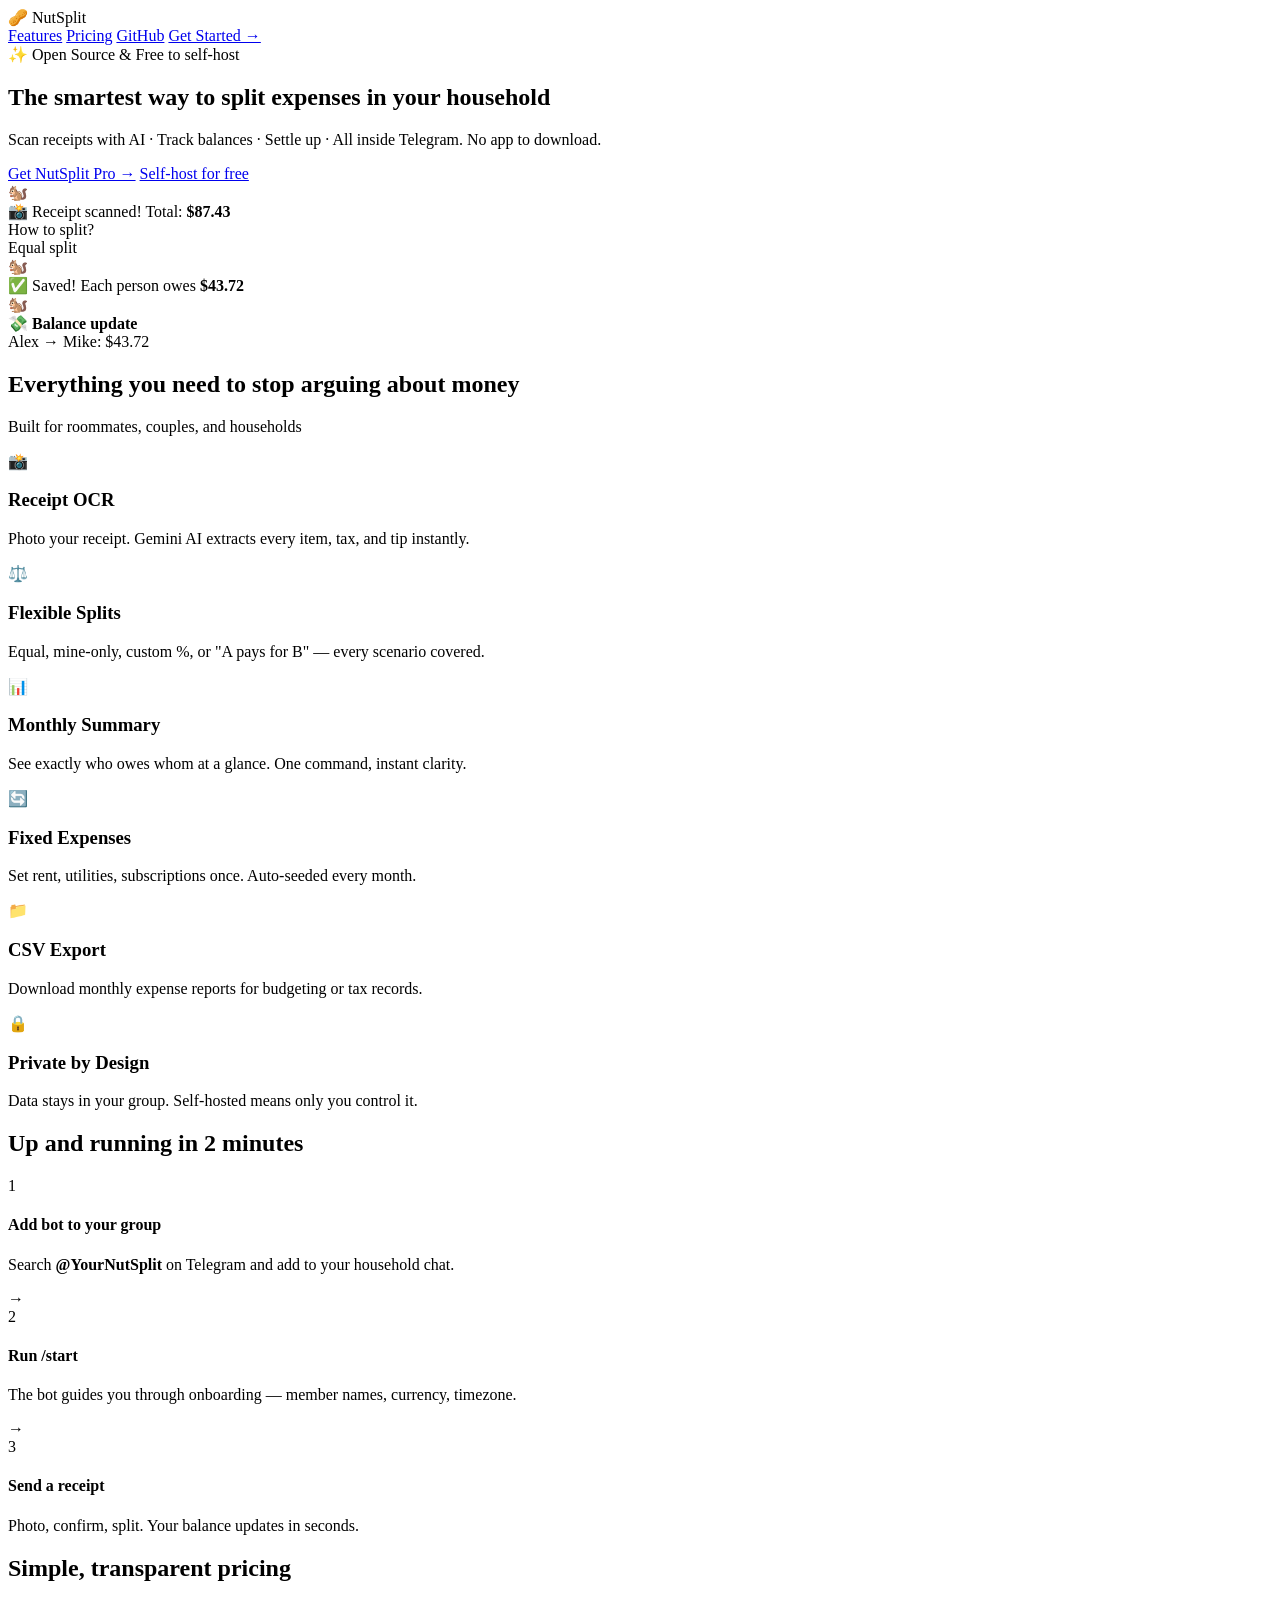
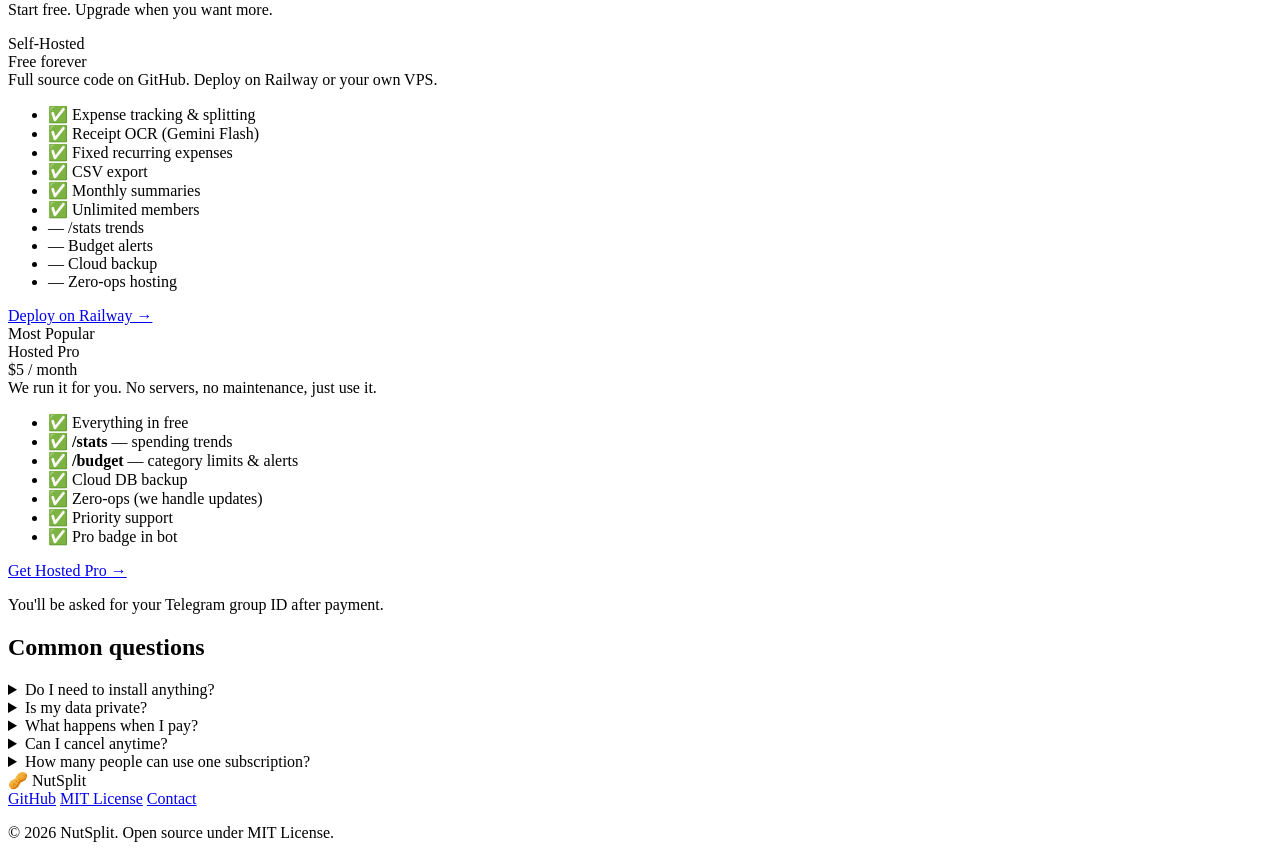
==== landing/index.html @ 5198c59a "fix(landing): update logo emoji and stripe link placeholder" ====
<!DOCTYPE html>
<html lang="en">

<head>
  <meta charset="UTF-8" />
  <meta name="viewport" content="width=device-width, initial-scale=1.0" />
  <title>NutSplit — Household Expense Tracker for Telegram</title>
  <meta name="description"
    content="The smartest way to split shared expenses. Scan receipts with AI, track balances, and settle up — all inside Telegram." />
  <link rel="preconnect" href="https://fonts.googleapis.com" />
  <link href="https://fonts.googleapis.com/css2?family=Inter:wght@300;400;500;600;700;800&display=swap"
    rel="stylesheet" />
  <link rel="stylesheet" href="style.css" />
</head>

<body>

  <!-- NAVBAR -->
  <nav class="nav">
    <div class="nav-inner">
      <div class="logo">🥜 NutSplit</div>
      <div class="nav-links">
        <a href="#features">Features</a>
        <a href="#pricing">Pricing</a>
        <a href="https://github.com/shawn137080/open_split" target="_blank">GitHub</a>
        <a href="#pricing" class="btn-nav">Get Started →</a>
      </div>
    </div>
  </nav>

  <!-- HERO -->
  <section class="hero">
    <div class="hero-glow"></div>
    <div class="container">
      <div class="badge">✨ Open Source &amp; Free to self-host</div>
      <h1>The smartest way to <span class="gradient-text">split expenses</span> in your household</h1>
      <p class="hero-sub">Scan receipts with AI · Track balances · Settle up · All inside Telegram. No app to download.
      </p>
      <div class="hero-cta">
        <a href="#pricing" class="btn-primary">Get NutSplit Pro →</a>
        <a href="https://github.com/shawn137080/open_split" class="btn-ghost" target="_blank">Self-host for free</a>
      </div>
      <div class="hero-demo">
        <div class="phone-mock">
          <div class="phone-screen">
            <div class="chat-msg bot">
              <span class="avatar">🐿️</span>
              <div class="bubble">📸 Receipt scanned! Total: <b>$87.43</b><br />How to split?</div>
            </div>
            <div class="chat-msg user">
              <div class="bubble">Equal split</div>
            </div>
            <div class="chat-msg bot">
              <span class="avatar">🐿️</span>
              <div class="bubble">✅ Saved! Each person owes <b>$43.72</b></div>
            </div>
            <div class="chat-msg bot">
              <span class="avatar">🐿️</span>
              <div class="bubble">💸 <b>Balance update</b><br />Alex → Mike: $43.72</div>
            </div>
          </div>
        </div>
      </div>
    </div>
  </section>

  <!-- FEATURES -->
  <section class="features" id="features">
    <div class="container">
      <div class="section-header">
        <h2>Everything you need to stop arguing about money</h2>
        <p>Built for roommates, couples, and households</p>
      </div>
      <div class="feature-grid">
        <div class="feature-card">
          <div class="feature-icon">📸</div>
          <h3>Receipt OCR</h3>
          <p>Photo your receipt. Gemini AI extracts every item, tax, and tip instantly.</p>
        </div>
        <div class="feature-card">
          <div class="feature-icon">⚖️</div>
          <h3>Flexible Splits</h3>
          <p>Equal, mine-only, custom %, or "A pays for B" — every scenario covered.</p>
        </div>
        <div class="feature-card">
          <div class="feature-icon">📊</div>
          <h3>Monthly Summary</h3>
          <p>See exactly who owes whom at a glance. One command, instant clarity.</p>
        </div>
        <div class="feature-card">
          <div class="feature-icon">🔄</div>
          <h3>Fixed Expenses</h3>
          <p>Set rent, utilities, subscriptions once. Auto-seeded every month.</p>
        </div>
        <div class="feature-card">
          <div class="feature-icon">📁</div>
          <h3>CSV Export</h3>
          <p>Download monthly expense reports for budgeting or tax records.</p>
        </div>
        <div class="feature-card">
          <div class="feature-icon">🔒</div>
          <h3>Private by Design</h3>
          <p>Data stays in your group. Self-hosted means only you control it.</p>
        </div>
      </div>
    </div>
  </section>

  <!-- HOW IT WORKS -->
  <section class="how">
    <div class="container">
      <div class="section-header">
        <h2>Up and running in 2 minutes</h2>
      </div>
      <div class="steps">
        <div class="step">
          <div class="step-num">1</div>
          <div class="step-text">
            <h4>Add bot to your group</h4>
            <p>Search <b>@YourNutSplit</b> on Telegram and add to your household chat.</p>
          </div>
        </div>
        <div class="step-arrow">→</div>
        <div class="step">
          <div class="step-num">2</div>
          <div class="step-text">
            <h4>Run /start</h4>
            <p>The bot guides you through onboarding — member names, currency, timezone.</p>
          </div>
        </div>
        <div class="step-arrow">→</div>
        <div class="step">
          <div class="step-num">3</div>
          <div class="step-text">
            <h4>Send a receipt</h4>
            <p>Photo, confirm, split. Your balance updates in seconds.</p>
          </div>
        </div>
      </div>
    </div>
  </section>

  <!-- PRICING -->
  <section class="pricing" id="pricing">
    <div class="container">
      <div class="section-header">
        <h2>Simple, transparent pricing</h2>
        <p>Start free. Upgrade when you want more.</p>
      </div>
      <div class="pricing-grid">

        <!-- FREE TIER -->
        <div class="plan-card">
          <div class="plan-name">Self-Hosted</div>
          <div class="plan-price">Free <span>forever</span></div>
          <div class="plan-desc">Full source code on GitHub. Deploy on Railway or your own VPS.</div>
          <ul class="plan-features">
            <li>✅ Expense tracking &amp; splitting</li>
            <li>✅ Receipt OCR (Gemini Flash)</li>
            <li>✅ Fixed recurring expenses</li>
            <li>✅ CSV export</li>
            <li>✅ Monthly summaries</li>
            <li>✅ Unlimited members</li>
            <li class="dim">— /stats trends</li>
            <li class="dim">— Budget alerts</li>
            <li class="dim">— Cloud backup</li>
            <li class="dim">— Zero-ops hosting</li>
          </ul>
          <a href="https://railway.app/new/template?template=https://github.com/shawn137080/open_split"
            class="btn-outline" target="_blank">Deploy on Railway →</a>
        </div>

        <!-- PRO TIER -->
        <div class="plan-card plan-pro">
          <div class="plan-badge">Most Popular</div>
          <div class="plan-name">Hosted Pro</div>
          <div class="plan-price">$5 <span>/ month</span></div>
          <div class="plan-desc">We run it for you. No servers, no maintenance, just use it.</div>
          <ul class="plan-features">
            <li>✅ Everything in free</li>
            <li>✅ <b>/stats</b> — spending trends</li>
            <li>✅ <b>/budget</b> — category limits &amp; alerts</li>
            <li>✅ Cloud DB backup</li>
            <li>✅ Zero-ops (we handle updates)</li>
            <li>✅ Priority support</li>
            <li>✅ Pro badge in bot</li>
          </ul>
          <a href="#"
            onclick="alert('Stripe Integration: Replace this link with your actual Stripe Payment Link in index.html line 182'); return false;"
            class="btn-primary" id="pro-cta">Get Hosted Pro →</a>
          <p class="plan-note">You'll be asked for your Telegram group ID after payment.</p>
        </div>

      </div>
    </div>
  </section>

  <!-- FAQ -->
  <section class="faq">
    <div class="container">
      <div class="section-header">
        <h2>Common questions</h2>
      </div>
      <div class="faq-list">
        <details class="faq-item">
          <summary>Do I need to install anything?</summary>
          <p>No. NutSplit lives entirely inside Telegram. Your household just needs to add the bot to your group chat.
          </p>
        </details>
        <details class="faq-item">
          <summary>Is my data private?</summary>
          <p>On the self-hosted version the SQLite database lives on your own server. On Hosted Pro your data is stored
            on our secure VPS and never shared with third parties.</p>
        </details>
        <details class="faq-item">
          <summary>What happens when I pay?</summary>
          <p>After checkout you'll receive an email with instructions to send us your Telegram group ID. We'll activate
            Pro within 24 hours (usually within minutes).</p>
        </details>
        <details class="faq-item">
          <summary>Can I cancel anytime?</summary>
          <p>Yes. Cancel your Stripe subscription at any time — no lock-in, no questions asked.</p>
        </details>
        <details class="faq-item">
          <summary>How many people can use one subscription?</summary>
          <p>One subscription covers one Telegram group (one household). Multiple groups require separate subscriptions.
          </p>
        </details>
      </div>
    </div>
  </section>

  <!-- FOOTER -->
  <footer class="footer">
    <div class="container">
      <div class="footer-inner">
        <div class="logo">🥜 NutSplit</div>
        <div class="footer-links">
          <a href="https://github.com/shawn137080/open_split" target="_blank">GitHub</a>
          <a href="https://github.com/shawn137080/open_split/blob/main/LICENSE" target="_blank">MIT License</a>
          <a href="mailto:hello@nutsplit.app">Contact</a>
        </div>
      </div>
      <p class="footer-copy">© 2026 NutSplit. Open source under MIT License.</p>
    </div>
  </footer>

  <script src="script.js"></script>
</body>

</html>
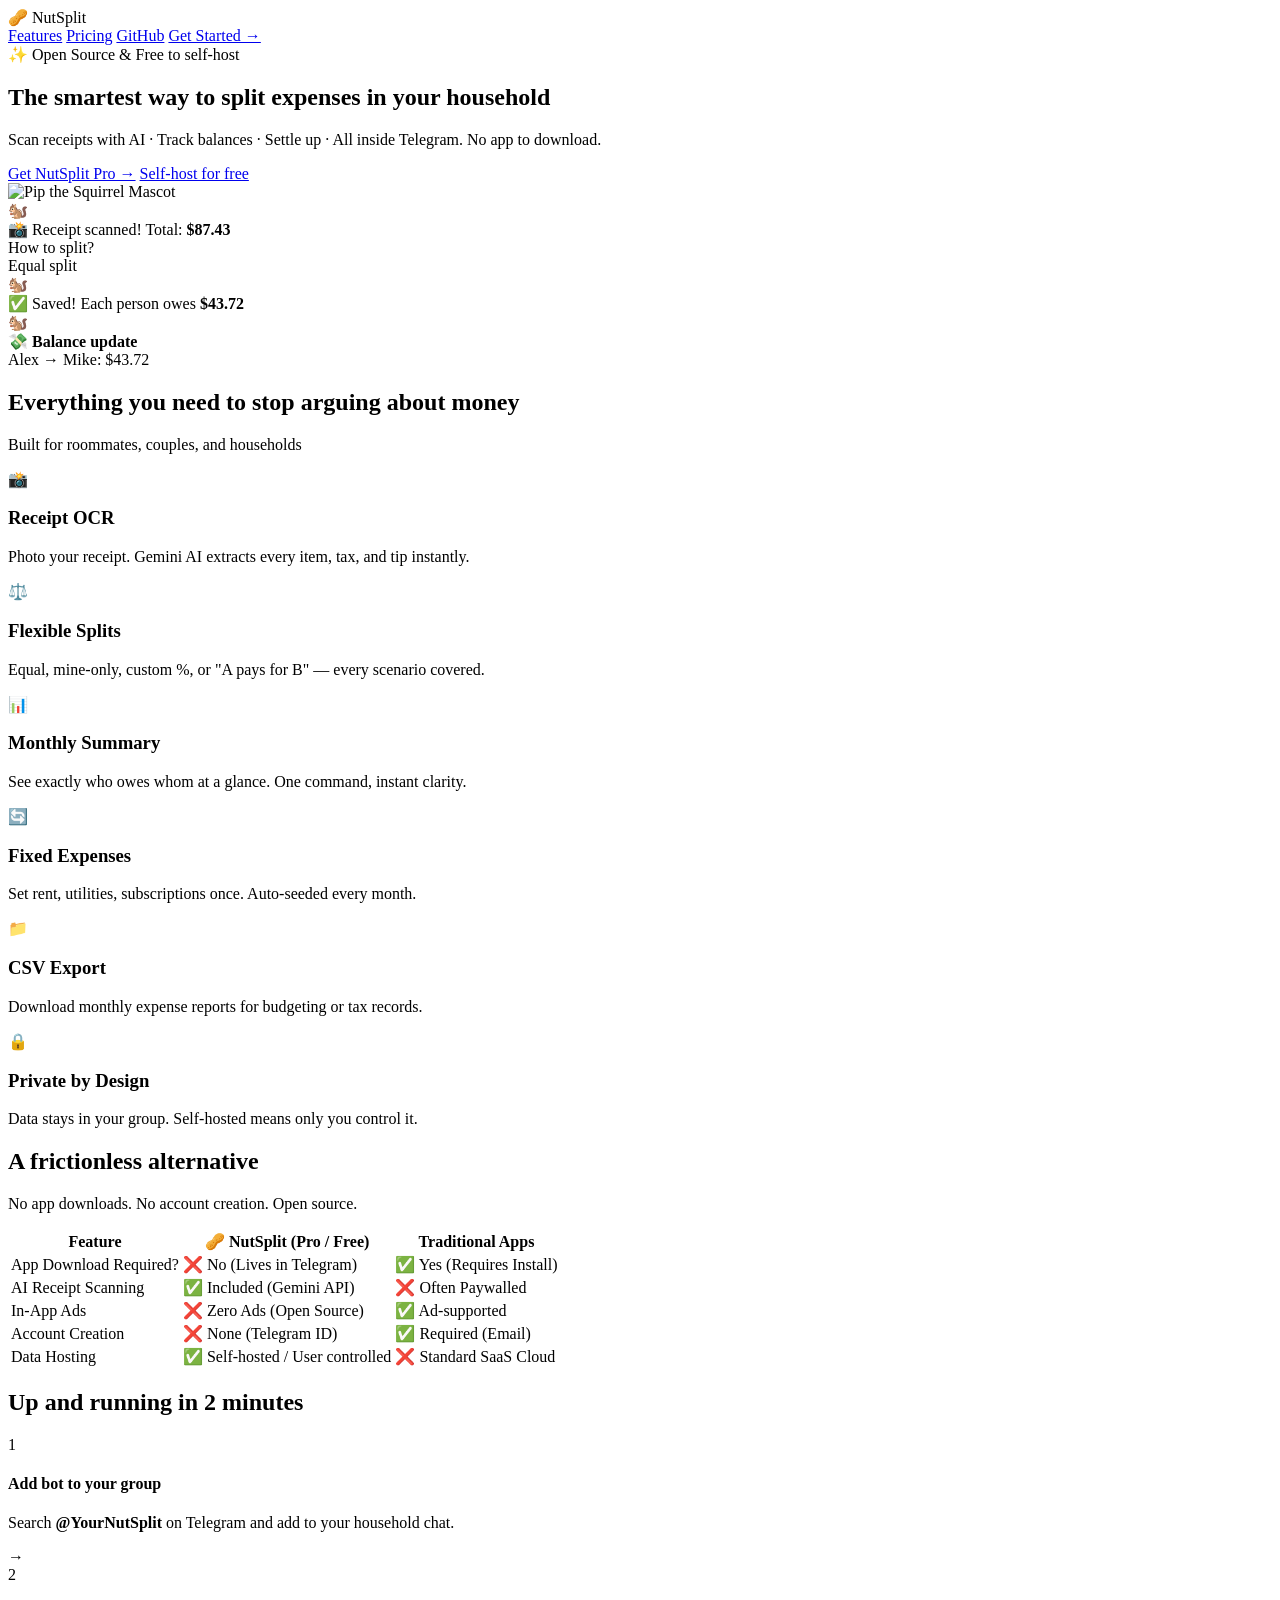
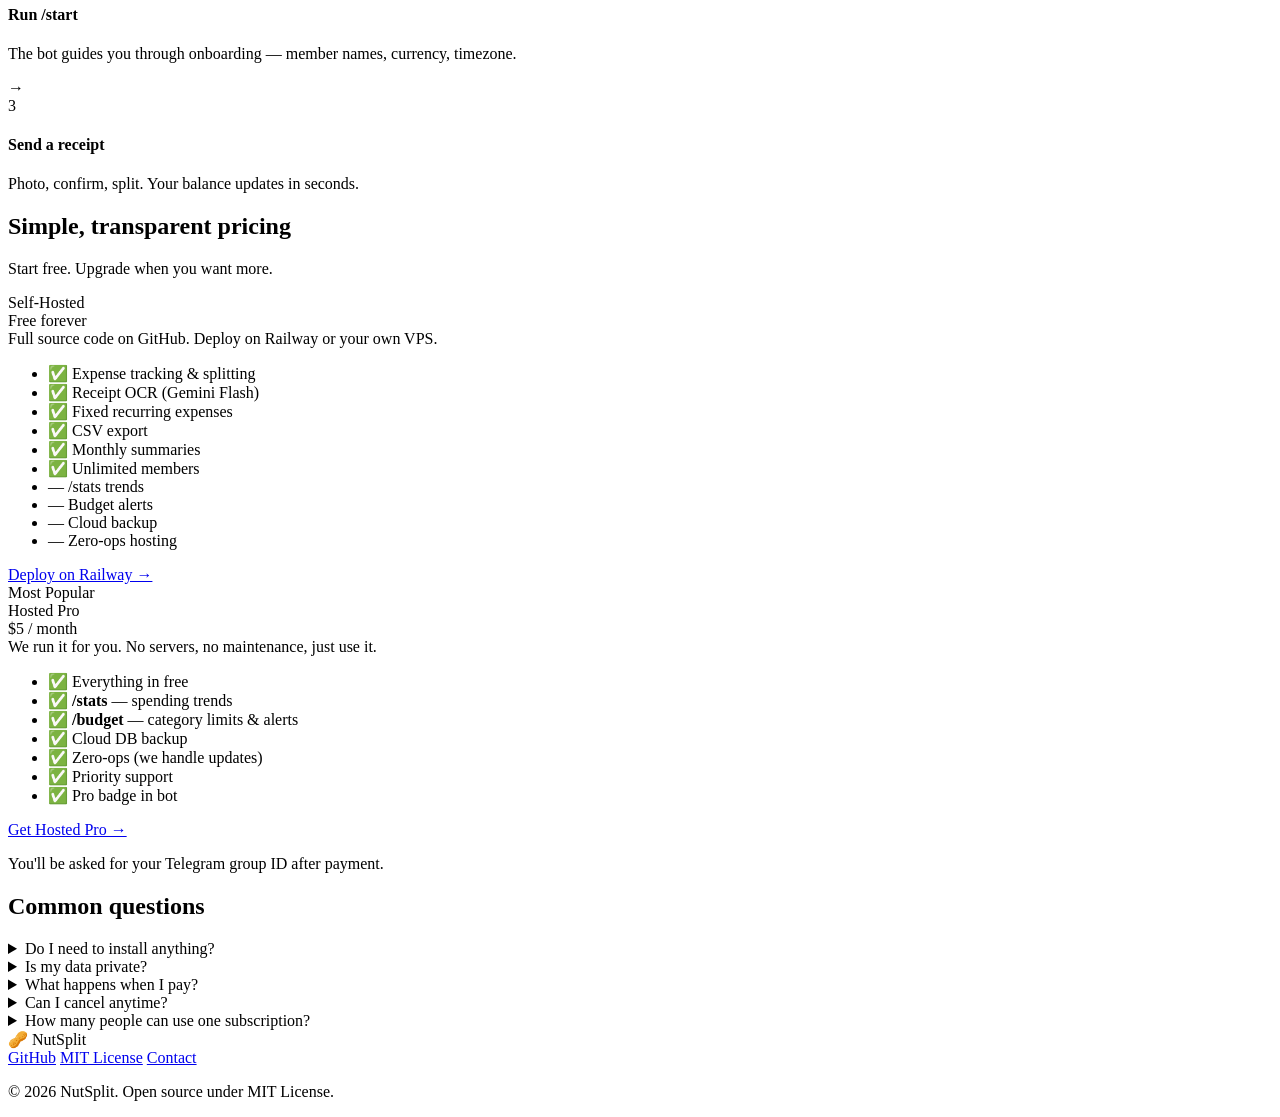
==== commit cd25705f: "chore(landing): sanitize competitor comparison table for legal compliance" ====
--- a/landing/index.html
+++ b/landing/index.html
@@ -41,6 +41,7 @@
         <a href="https://github.com/shawn137080/open_split" class="btn-ghost" target="_blank">Self-host for free</a>
       </div>
       <div class="hero-demo">
+        <img src="mascot.png" alt="Pip the Squirrel Mascot" class="mascot-img" />
         <div class="phone-mock">
           <div class="phone-screen">
             <div class="chat-msg bot">
@@ -103,6 +104,52 @@
           <p>Data stays in your group. Self-hosted means only you control it.</p>
         </div>
       </div>
+    </div>
+  </section>
+
+  <!-- COMPARE -->
+  <section class="compare" id="compare">
+    <div class="container">
+      <div class="section-header">
+        <h2>A frictionless alternative</h2>
+        <p>No app downloads. No account creation. Open source.</p>
+      </div>
+      <table class="compare-table">
+        <thead>
+          <tr>
+            <th>Feature</th>
+            <th>🥜 NutSplit (Pro / Free)</th>
+            <th>Traditional Apps</th>
+          </tr>
+        </thead>
+        <tbody>
+          <tr>
+            <td>App Download Required?</td>
+            <td>❌ No (Lives in Telegram)</td>
+            <td>✅ Yes (Requires Install)</td>
+          </tr>
+          <tr>
+            <td>AI Receipt Scanning</td>
+            <td>✅ Included (Gemini API)</td>
+            <td>❌ Often Paywalled</td>
+          </tr>
+          <tr>
+            <td>In-App Ads</td>
+            <td>❌ Zero Ads (Open Source)</td>
+            <td>✅ Ad-supported</td>
+          </tr>
+          <tr>
+            <td>Account Creation</td>
+            <td>❌ None (Telegram ID)</td>
+            <td>✅ Required (Email)</td>
+          </tr>
+          <tr>
+            <td>Data Hosting</td>
+            <td>✅ Self-hosted / User controlled</td>
+            <td>❌ Standard SaaS Cloud</td>
+          </tr>
+        </tbody>
+      </table>
     </div>
   </section>
 
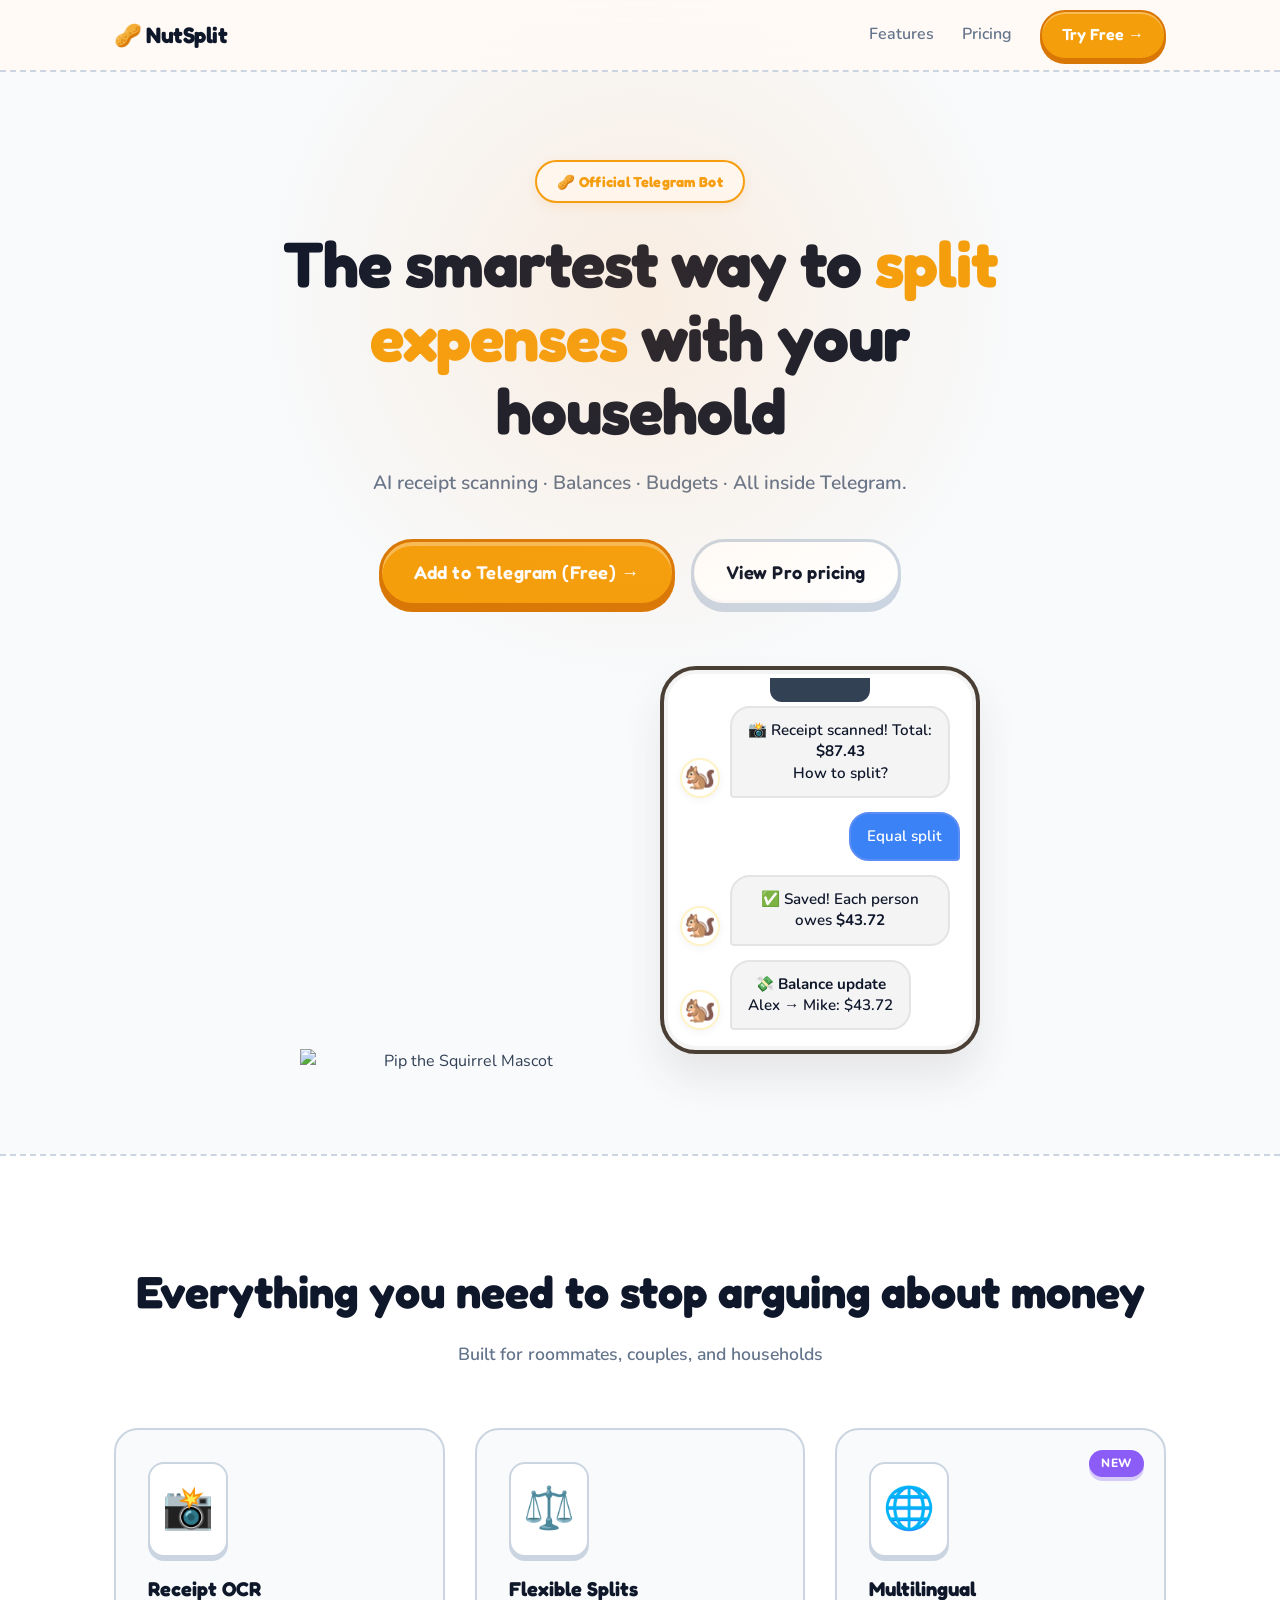
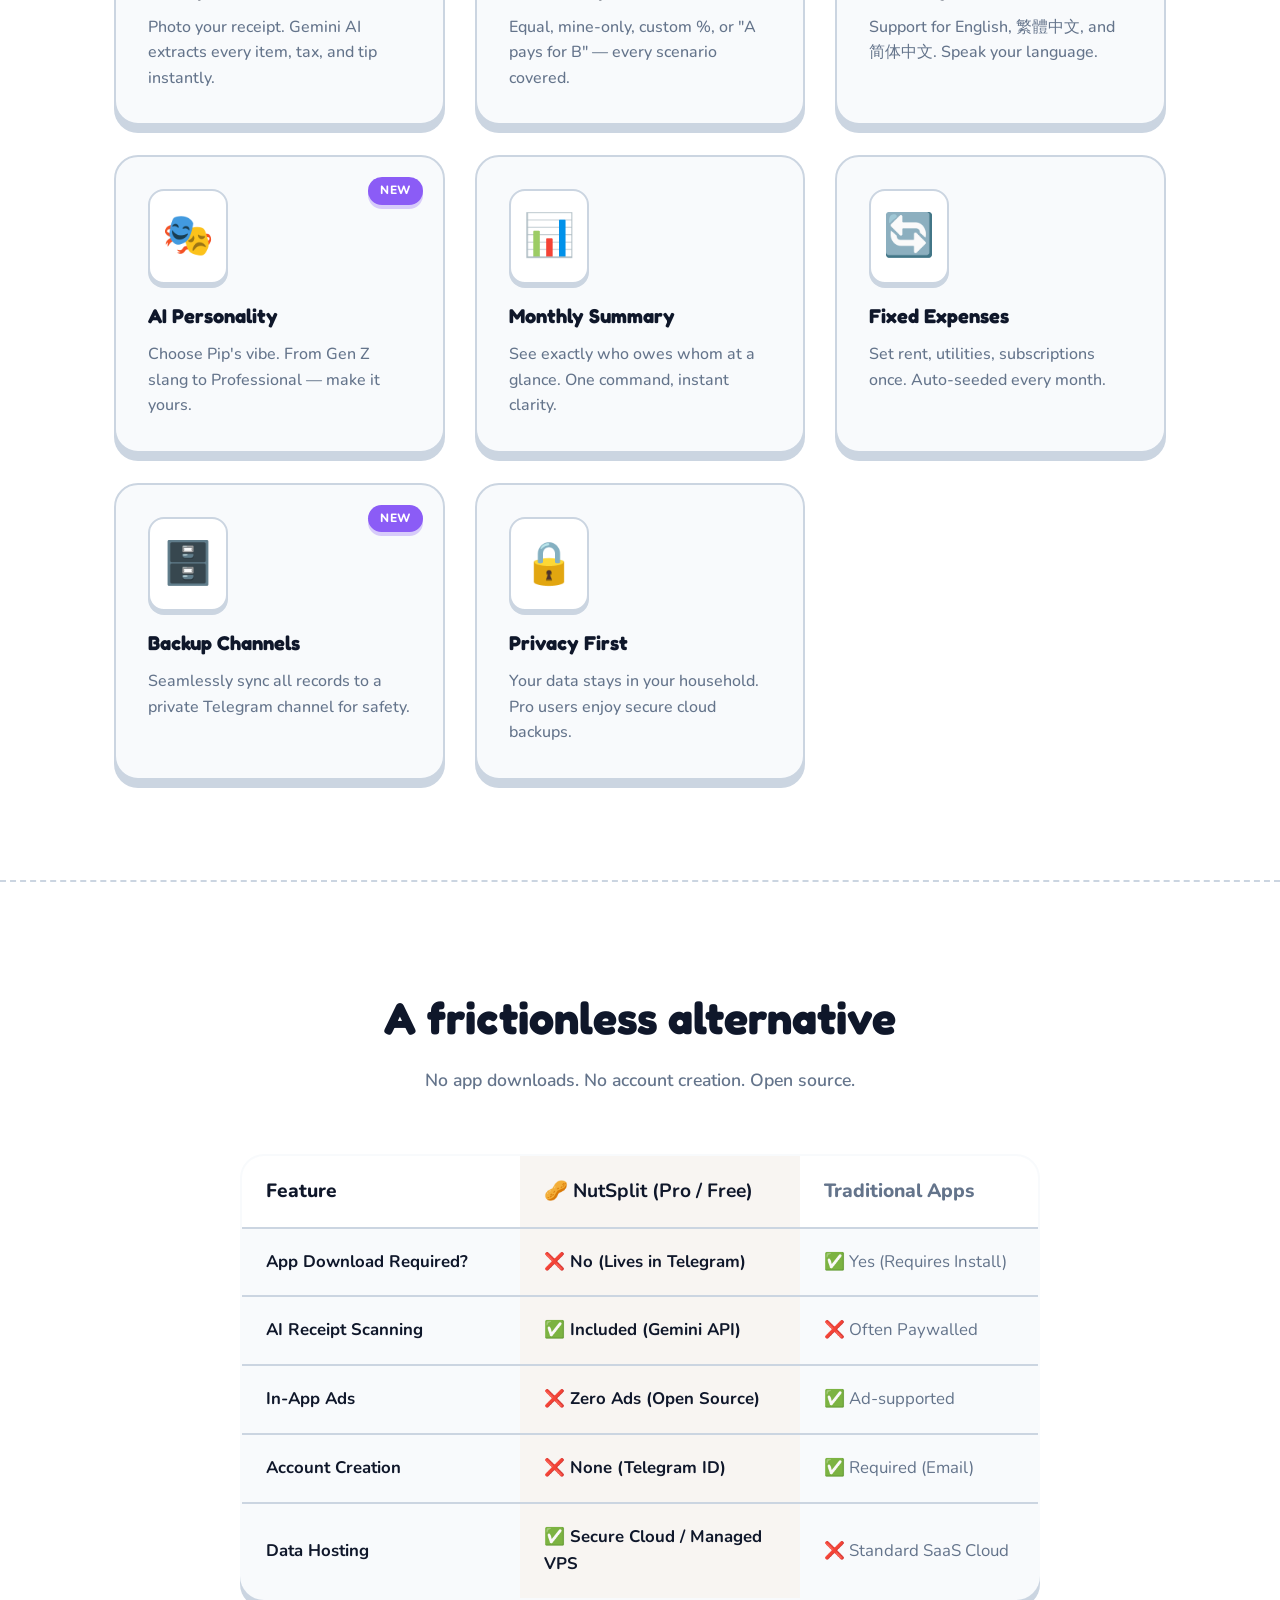
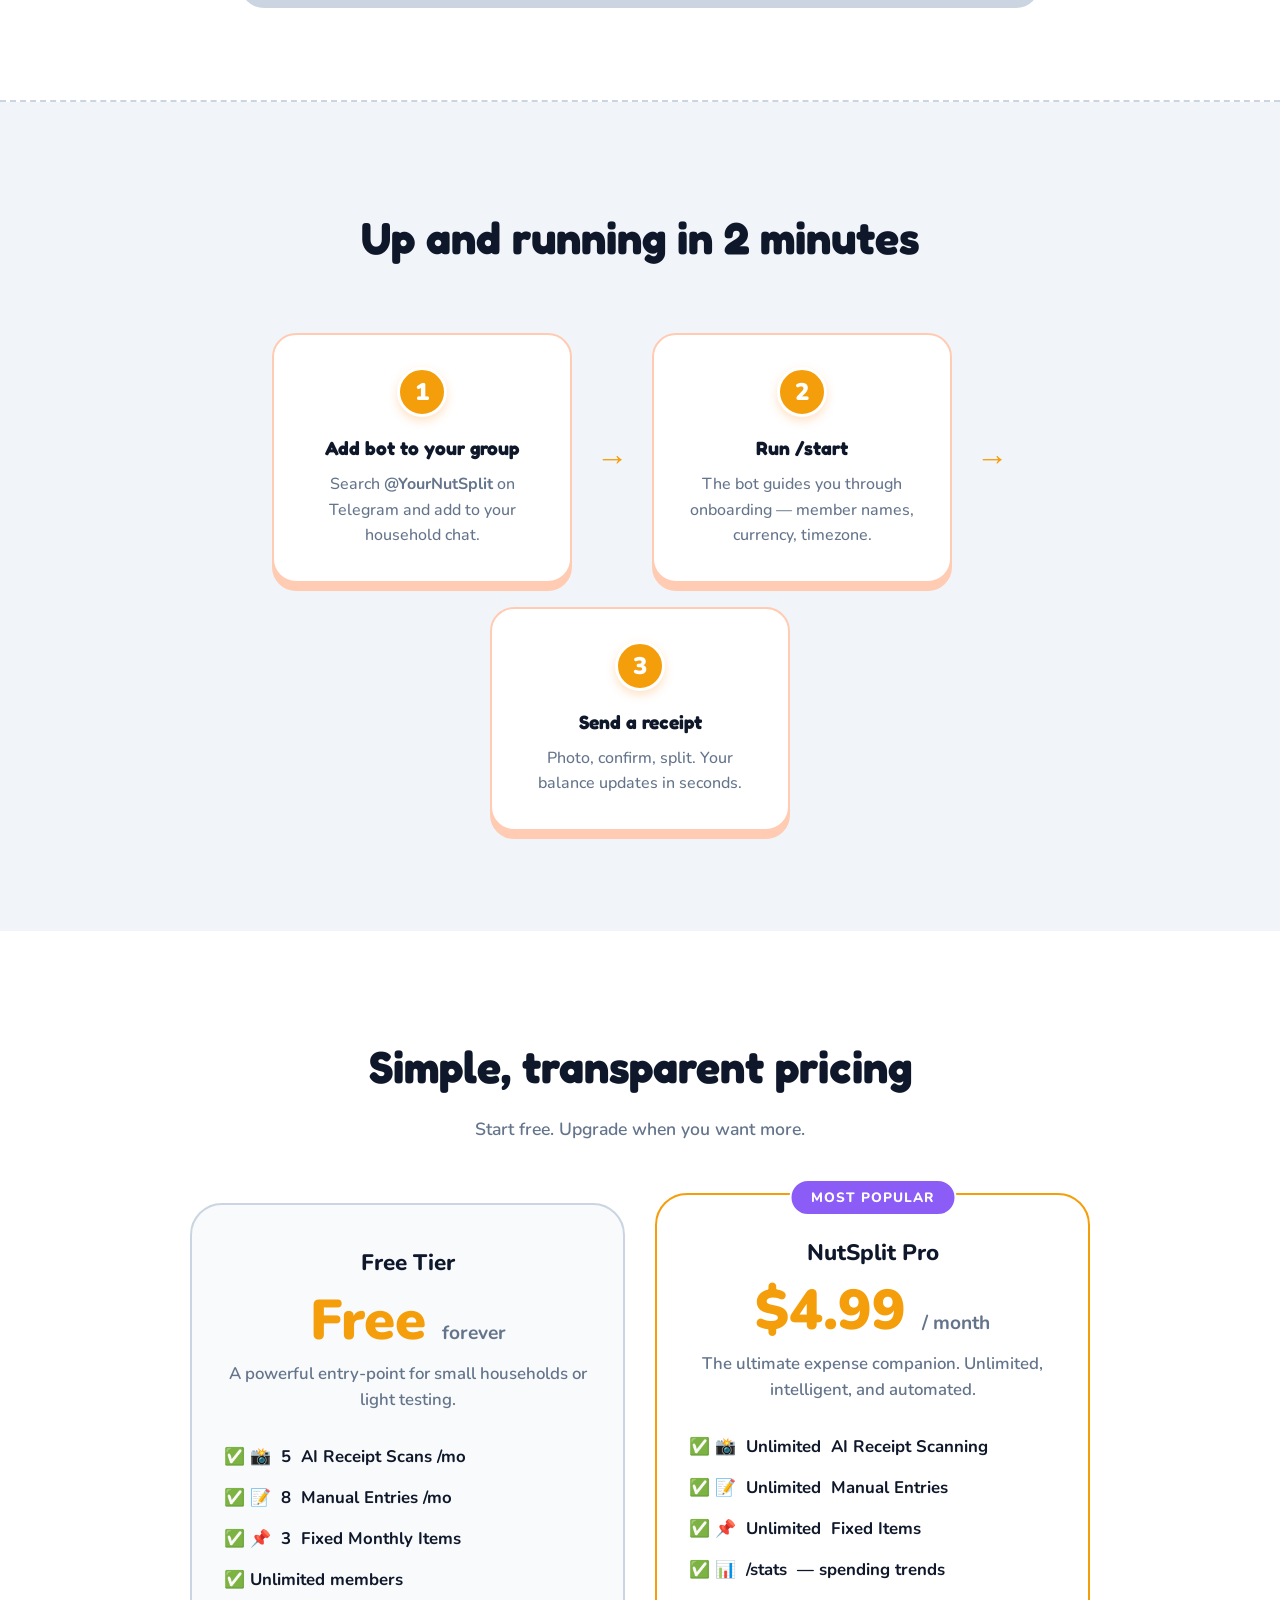
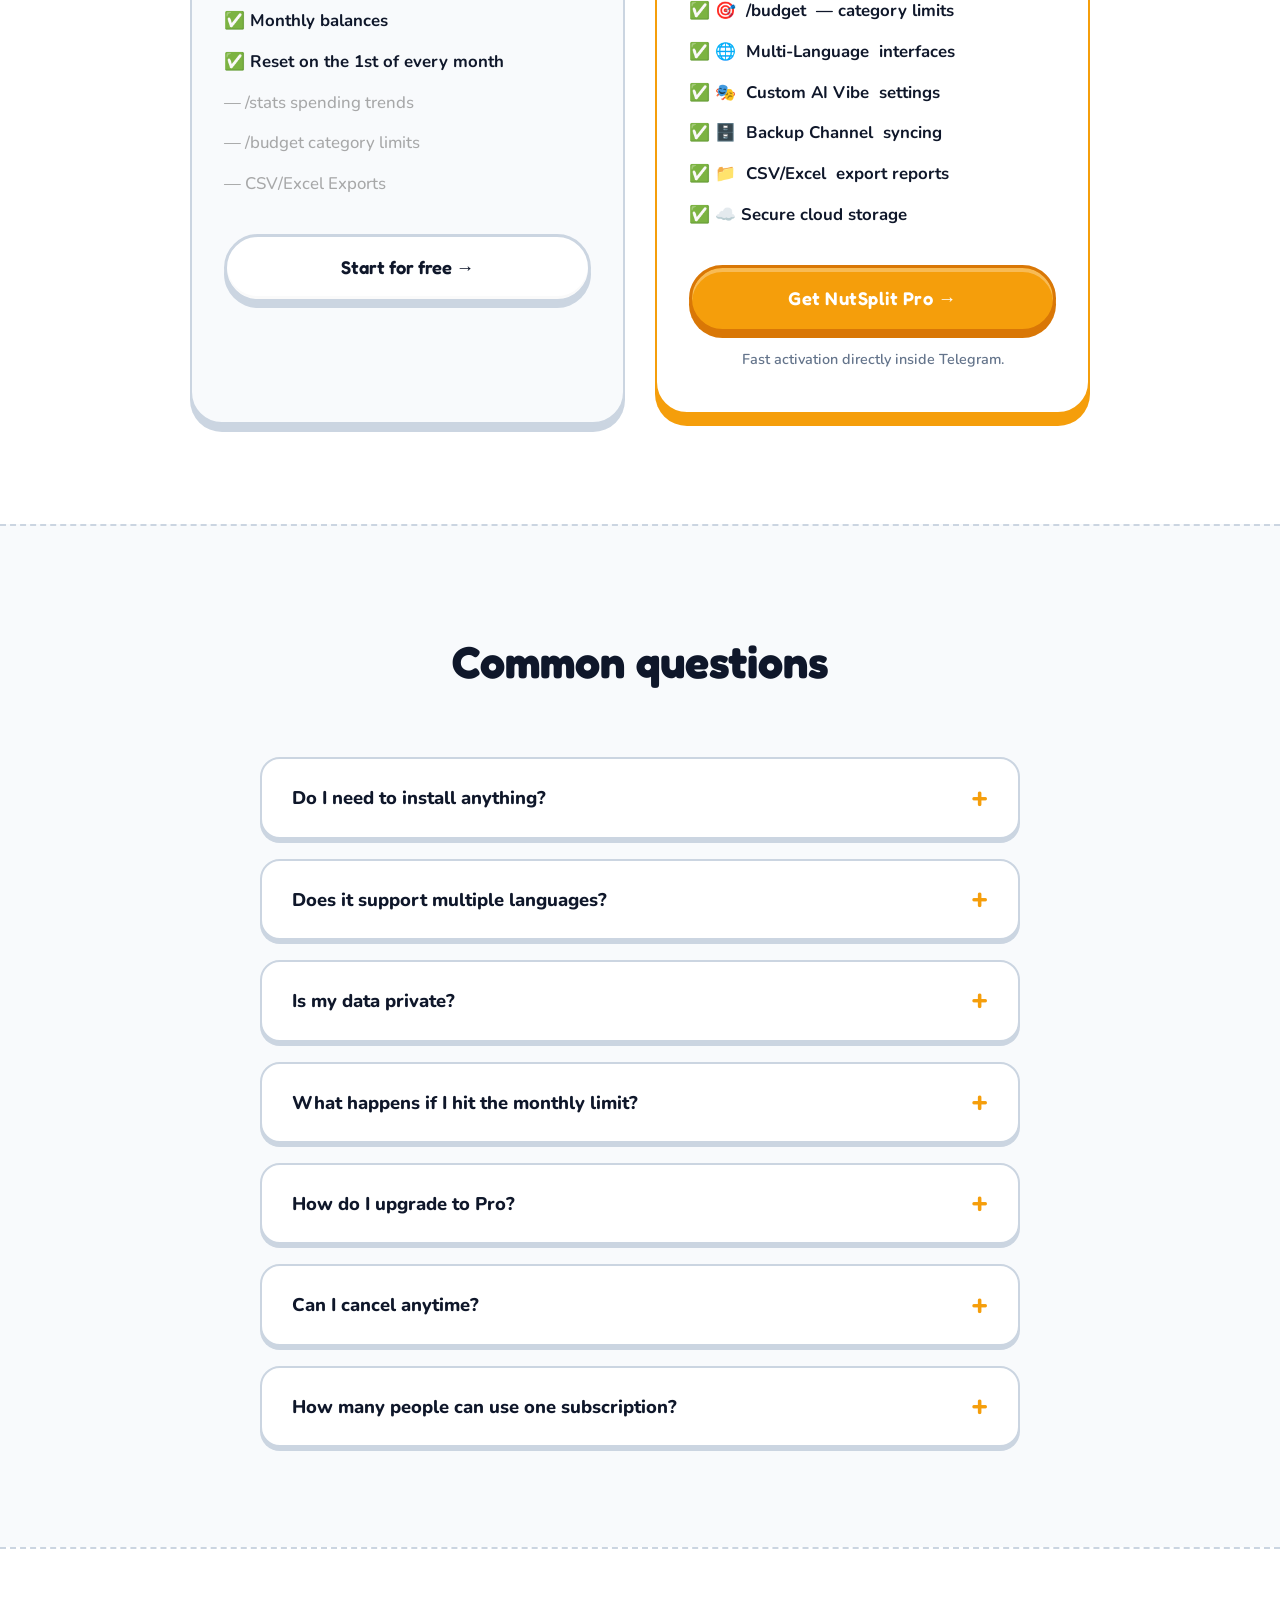
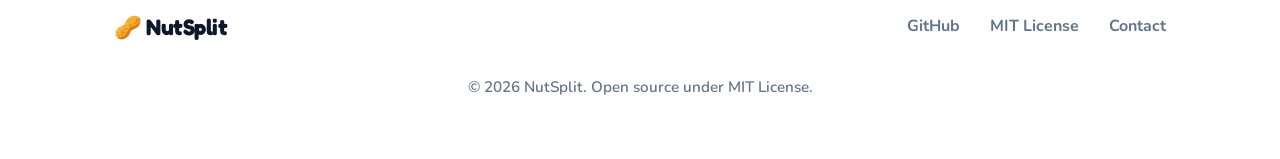
==== commit 3a670098: "Update landing page: Add multi-language, AI vibes, and backup channel features" ====
--- a/landing/index.html
+++ b/landing/index.html
@@ -8,9 +8,18 @@
   <meta name="description"
     content="The smartest way to split shared expenses. Scan receipts with AI, track balances, and settle up — all inside Telegram." />
   <link rel="preconnect" href="https://fonts.googleapis.com" />
-  <link href="https://fonts.googleapis.com/css2?family=Inter:wght@300;400;500;600;700;800&display=swap"
-    rel="stylesheet" />
   <link rel="stylesheet" href="style.css" />
+  <link rel="icon" type="image/svg+xml" href="data:image/svg+xml,%3Csvg xmlns='http://www.w3.org/2000/svg' viewBox='0 0 100 100'%3E%3Ctext y='0.9em' font-size='90'%3E🥜%3C/text%3E%3C/svg%3E" />
+  
+  <!-- Google Analytics 4 -->
+  <script async src="https://www.googletagmanager.com/gtag/js?id=G-BRJVH4PZZW"></script>
+  <script>
+    window.dataLayer = window.dataLayer || [];
+    function gtag(){dataLayer.push(arguments);}
+    gtag('js', new Date());
+
+    gtag('config', 'G-BRJVH4PZZW');
+  </script>
 </head>
 
 <body>
@@ -22,8 +31,7 @@
       <div class="nav-links">
         <a href="#features">Features</a>
         <a href="#pricing">Pricing</a>
-        <a href="https://github.com/shawn137080/open_split" target="_blank">GitHub</a>
-        <a href="#pricing" class="btn-nav">Get Started →</a>
+        <a href="https://t.me/NutSplitBot?start=landing" class="btn-nav">Try Free →</a>
       </div>
     </div>
   </nav>
@@ -32,13 +40,13 @@
   <section class="hero">
     <div class="hero-glow"></div>
     <div class="container">
-      <div class="badge">✨ Open Source &amp; Free to self-host</div>
-      <h1>The smartest way to <span class="gradient-text">split expenses</span> in your household</h1>
-      <p class="hero-sub">Scan receipts with AI · Track balances · Settle up · All inside Telegram. No app to download.
+      <div class="badge">🥜 Official Telegram Bot</div>
+      <h1>The smartest way to <span class="gradient-text">split expenses</span> with your household</h1>
+      <p class="hero-sub">AI receipt scanning · Balances · Budgets · All inside Telegram.
       </p>
       <div class="hero-cta">
-        <a href="#pricing" class="btn-primary">Get NutSplit Pro →</a>
-        <a href="https://github.com/shawn137080/open_split" class="btn-ghost" target="_blank">Self-host for free</a>
+        <a href="https://t.me/NutSplitBot?start=landing" class="btn-primary">Add to Telegram (Free) →</a>
+        <a href="#pricing" class="btn-ghost">View Pro pricing</a>
       </div>
       <div class="hero-demo">
         <img src="mascot.png" alt="Pip the Squirrel Mascot" class="mascot-img" />
@@ -84,6 +92,18 @@
           <p>Equal, mine-only, custom %, or "A pays for B" — every scenario covered.</p>
         </div>
         <div class="feature-card">
+          <div class="feature-icon">🌐</div>
+          <span class="new-badge">New</span>
+          <h3>Multilingual</h3>
+          <p>Support for English, 繁體中文, and 简体中文. Speak your language.</p>
+        </div>
+        <div class="feature-card">
+          <div class="feature-icon">🎭</div>
+          <span class="new-badge">New</span>
+          <h3>AI Personality</h3>
+          <p>Choose Pip's vibe. From Gen Z slang to Professional — make it yours.</p>
+        </div>
+        <div class="feature-card">
           <div class="feature-icon">📊</div>
           <h3>Monthly Summary</h3>
           <p>See exactly who owes whom at a glance. One command, instant clarity.</p>
@@ -94,14 +114,15 @@
           <p>Set rent, utilities, subscriptions once. Auto-seeded every month.</p>
         </div>
         <div class="feature-card">
-          <div class="feature-icon">📁</div>
-          <h3>CSV Export</h3>
-          <p>Download monthly expense reports for budgeting or tax records.</p>
+          <div class="feature-icon">🗄️</div>
+          <span class="new-badge">New</span>
+          <h3>Backup Channels</h3>
+          <p>Seamlessly sync all records to a private Telegram channel for safety.</p>
         </div>
         <div class="feature-card">
           <div class="feature-icon">🔒</div>
-          <h3>Private by Design</h3>
-          <p>Data stays in your group. Self-hosted means only you control it.</p>
+          <h3>Privacy First</h3>
+          <p>Your data stays in your household. Pro users enjoy secure cloud backups.</p>
         </div>
       </div>
     </div>
@@ -145,7 +166,7 @@
           </tr>
           <tr>
             <td>Data Hosting</td>
-            <td>✅ Self-hosted / User controlled</td>
+            <td>✅ Secure Cloud / Managed VPS</td>
             <td>❌ Standard SaaS Cloud</td>
           </tr>
         </tbody>
@@ -198,44 +219,45 @@
 
         <!-- FREE TIER -->
         <div class="plan-card">
-          <div class="plan-name">Self-Hosted</div>
+          <div class="plan-name">Free Tier</div>
           <div class="plan-price">Free <span>forever</span></div>
-          <div class="plan-desc">Full source code on GitHub. Deploy on Railway or your own VPS.</div>
+          <div class="plan-desc">A powerful entry-point for small households or light testing.</div>
           <ul class="plan-features">
-            <li>✅ Expense tracking &amp; splitting</li>
-            <li>✅ Receipt OCR (Gemini Flash)</li>
-            <li>✅ Fixed recurring expenses</li>
-            <li>✅ CSV export</li>
-            <li>✅ Monthly summaries</li>
+            <li>✅ 📸 <b>5</b> AI Receipt Scans /mo</li>
+            <li>✅ 📝 <b>8</b> Manual Entries /mo</li>
+            <li>✅ 📌 <b>3</b> Fixed Monthly Items</li>
             <li>✅ Unlimited members</li>
-            <li class="dim">— /stats trends</li>
-            <li class="dim">— Budget alerts</li>
-            <li class="dim">— Cloud backup</li>
-            <li class="dim">— Zero-ops hosting</li>
+            <li>✅ Monthly balances</li>
+            <li>✅ Reset on the 1st of every month</li>
+            <li class="dim">— /stats spending trends</li>
+            <li class="dim">— /budget category limits</li>
+            <li class="dim">— CSV/Excel Exports</li>
           </ul>
-          <a href="https://railway.app/new/template?template=https://github.com/shawn137080/open_split"
-            class="btn-outline" target="_blank">Deploy on Railway →</a>
+          <a href="https://t.me/NutSplitBot?start=landing"
+            class="btn-outline">Start for free →</a>
         </div>
 
         <!-- PRO TIER -->
         <div class="plan-card plan-pro">
           <div class="plan-badge">Most Popular</div>
-          <div class="plan-name">Hosted Pro</div>
-          <div class="plan-price">$5 <span>/ month</span></div>
-          <div class="plan-desc">We run it for you. No servers, no maintenance, just use it.</div>
+          <div class="plan-name">NutSplit Pro</div>
+          <div class="plan-price">$4.99 <span>/ month</span></div>
+          <div class="plan-desc">The ultimate expense companion. Unlimited, intelligent, and automated.</div>
           <ul class="plan-features">
-            <li>✅ Everything in free</li>
-            <li>✅ <b>/stats</b> — spending trends</li>
-            <li>✅ <b>/budget</b> — category limits &amp; alerts</li>
-            <li>✅ Cloud DB backup</li>
-            <li>✅ Zero-ops (we handle updates)</li>
-            <li>✅ Priority support</li>
-            <li>✅ Pro badge in bot</li>
+            <li>✅ 📸 <b>Unlimited</b> AI Receipt Scanning</li>
+            <li>✅ 📝 <b>Unlimited</b> Manual Entries</li>
+            <li>✅ 📌 <b>Unlimited</b> Fixed Items</li>
+            <li>✅ 📊 <b>/stats</b> — spending trends</li>
+            <li>✅ 🎯 <b>/budget</b> — category limits</li>
+            <li>✅ 🌐 <b>Multi-Language</b> interfaces</li>
+            <li>✅ 🎭 <b>Custom AI Vibe</b> settings</li>
+            <li>✅ 🗄️ <b>Backup Channel</b> syncing</li>
+            <li>✅ 📁 <b>CSV/Excel</b> export reports</li>
+            <li>✅ ☁️ Secure cloud storage</li>
           </ul>
-          <a href="#"
-            onclick="alert('Stripe Integration: Replace this link with your actual Stripe Payment Link in index.html line 182'); return false;"
-            class="btn-primary" id="pro-cta">Get Hosted Pro →</a>
-          <p class="plan-note">You'll be asked for your Telegram group ID after payment.</p>
+          <a href="https://t.me/NutSplitBot?start=landing"
+            class="btn-primary" id="pro-cta">Get NutSplit Pro →</a>
+          <p class="plan-note">Fast activation directly inside Telegram.</p>
         </div>
 
       </div>
@@ -255,14 +277,21 @@
           </p>
         </details>
         <details class="faq-item">
+          <summary>Does it support multiple languages?</summary>
+          <p>Yes! NutSplit supports English, Traditional Chinese (繁體中文), and Simplified Chinese (简体中文). You can change the language in /settings.</p>
+        </details>
+        <details class="faq-item">
           <summary>Is my data private?</summary>
           <p>On the self-hosted version the SQLite database lives on your own server. On Hosted Pro your data is stored
             on our secure VPS and never shared with third parties.</p>
         </details>
         <details class="faq-item">
-          <summary>What happens when I pay?</summary>
-          <p>After checkout you'll receive an email with instructions to send us your Telegram group ID. We'll activate
-            Pro within 24 hours (usually within minutes).</p>
+          <summary>What happens if I hit the monthly limit?</summary>
+          <p>Don't worry, your data is safe. You'll simply be prompted to upgrade to Pro for unlimited usage, or you can wait until the limits reset on the 1st of next month.</p>
+        </details>
+        <details class="faq-item">
+          <summary>How do I upgrade to Pro?</summary>
+          <p>Run the /upgrade command inside @NutSplitBot or tap the "Get Pro" button in any feature limit notification. Activation is near-instant.</p>
         </details>
         <details class="faq-item">
           <summary>Can I cancel anytime?</summary>
--- a/landing/style.css
+++ b/landing/style.css
@@ -0,0 +1,821 @@
+/* ── Reset & Base ─────────────────────────────────────── */
+@import url('https://fonts.googleapis.com/css2?family=Fredoka:wght@400;500;600;700&family=Nunito:wght@300;400;500;600;700;800;900&display=swap');
+
+*,
+*::before,
+*::after {
+  box-sizing: border-box;
+  margin: 0;
+  padding: 0;
+}
+
+:root {
+  --bg: #F8FAFC;
+  --bg2: #F1F5F9;
+  --card-bg: #FFFFFF;
+  --border: #CBD5E1;
+  --text: #334155;
+  --text-heading: #0F172A;
+  --muted: #64748B;
+  --accent: #F59E0B;
+  --accent-dark: #D97706;
+  --accent2: #8B5CF6;
+  --accent-light: #FEF3C7;
+  --green: #10B981;
+  --blue: #3B82F6;
+  --radius: 24px;
+}
+
+html {
+  scroll-behavior: smooth;
+}
+
+body {
+  font-family: 'Nunito', sans-serif;
+  background: var(--bg);
+  color: var(--text);
+  line-height: 1.6;
+  overflow-x: hidden;
+}
+
+h1,
+h2,
+h3,
+h4,
+h5,
+h6,
+.logo,
+.badge,
+.btn-primary,
+.btn-ghost,
+.btn-nav,
+.btn-outline {
+  font-family: 'Fredoka', 'Nunito', sans-serif;
+}
+
+
+.container {
+  max-width: 1100px;
+  margin: 0 auto;
+  padding: 0 24px;
+}
+
+/* ── NAV ─────────────────────────────────────────────── */
+.nav {
+  position: fixed;
+  top: 0;
+  left: 0;
+  right: 0;
+  z-index: 100;
+  background: rgba(255, 250, 245, 0.9);
+  backdrop-filter: blur(12px);
+  border-bottom: 2px dashed var(--border);
+}
+
+.nav-inner {
+  max-width: 1100px;
+  margin: 0 auto;
+  padding: 0 24px;
+  display: flex;
+  align-items: center;
+  justify-content: space-between;
+  height: 70px;
+}
+
+.logo {
+  font-size: 1.4rem;
+  font-weight: 800;
+  color: var(--text-heading);
+  letter-spacing: -0.5px;
+  display: flex;
+  align-items: center;
+  gap: 6px;
+}
+
+.nav-links {
+  display: flex;
+  align-items: center;
+  gap: 28px;
+  font-weight: 600;
+}
+
+.nav-links a {
+  color: var(--muted);
+  text-decoration: none;
+  font-size: 1rem;
+  transition: color .2s;
+}
+
+.nav-links a:hover {
+  color: var(--accent);
+}
+
+.btn-nav {
+  background: var(--accent);
+  color: #fff !important;
+  padding: 10px 20px;
+  border-radius: 99px;
+  font-weight: 600;
+  border: 2px solid var(--accent-dark);
+  box-shadow: 0 4px 0 var(--accent-dark), inset 0 2px 0 rgba(255, 255, 255, 0.3);
+  transition: transform 0.1s, box-shadow 0.1s;
+}
+
+.btn-nav:hover {
+  transform: translateY(2px);
+  box-shadow: 0 2px 0 var(--accent-dark), inset 0 2px 0 rgba(255, 255, 255, 0.3);
+}
+
+/* ── HERO ─────────────────────────────────────────────── */
+.hero {
+  position: relative;
+  padding: 160px 0 100px;
+  text-align: center;
+  overflow: hidden;
+}
+
+.hero-glow {
+  position: absolute;
+  top: -100px;
+  left: 50%;
+  transform: translateX(-50%);
+  width: 800px;
+  height: 800px;
+  background: radial-gradient(circle, rgba(255, 159, 67, 0.15) 0%, transparent 70%);
+  pointer-events: none;
+}
+
+.badge {
+  display: inline-block;
+  padding: 8px 20px;
+  background: #fff;
+  border: 2px solid var(--accent);
+  border-radius: 99px;
+  font-size: .9rem;
+  font-weight: 700;
+  color: var(--accent);
+  margin-bottom: 24px;
+  letter-spacing: .3px;
+  box-shadow: 0 4px 12px rgba(255, 159, 67, 0.15);
+}
+
+.hero h1 {
+  font-size: clamp(2.5rem, 5vw, 4rem);
+  font-weight: 900;
+  line-height: 1.15;
+  letter-spacing: -1px;
+  color: var(--text-heading);
+  max-width: 800px;
+  margin: 0 auto 20px;
+}
+
+.gradient-text {
+  color: var(--accent);
+}
+
+.hero-sub {
+  color: var(--muted);
+  font-size: 1.2rem;
+  font-weight: 600;
+  max-width: 580px;
+  margin: 0 auto 40px;
+}
+
+.hero-cta {
+  display: flex;
+  gap: 16px;
+  justify-content: center;
+  flex-wrap: wrap;
+  margin-bottom: 60px;
+}
+
+.btn-primary {
+  background: var(--accent);
+  color: #fff;
+  padding: 16px 32px;
+  border-radius: 99px;
+  font-weight: 600;
+  font-size: 1.15rem;
+  letter-spacing: 0.5px;
+  text-decoration: none;
+  border: 3px solid var(--accent-dark);
+  box-shadow: 0 6px 0 var(--accent-dark), inset 0 4px 0 rgba(255, 255, 255, 0.3);
+  transition: transform .1s, box-shadow .1s;
+}
+
+.btn-primary:hover {
+  transform: translateY(4px);
+  box-shadow: 0 2px 0 var(--accent-dark), inset 0 2px 0 rgba(255, 255, 255, 0.3);
+}
+
+.btn-ghost {
+  color: var(--text-heading);
+  padding: 16px 32px;
+  border-radius: 99px;
+  font-weight: 600;
+  font-size: 1.15rem;
+  letter-spacing: 0.5px;
+  text-decoration: none;
+  background: #fff;
+  border: 3px solid var(--border);
+  box-shadow: 0 6px 0 var(--border), inset 0 -3px 0 rgba(0, 0, 0, 0.02);
+  transition: transform .1s, box-shadow .1s;
+}
+
+.btn-ghost:hover {
+  transform: translateY(4px);
+  box-shadow: 0 2px 0 var(--border), inset 0 -1px 0 rgba(0, 0, 0, 0.02);
+  border-color: #94A3B8;
+}
+
+/* Mascot & Phone */
+.hero-demo {
+  display: flex;
+  justify-content: center;
+  align-items: flex-end;
+  gap: 40px;
+}
+
+.mascot-img {
+  width: 320px;
+  animation: float 4s ease-in-out infinite;
+  z-index: 2;
+  margin-bottom: -20px;
+  mix-blend-mode: multiply; /* Blends the image background into the page background */
+}
+
+@keyframes float {
+  0% {
+    transform: translateY(0px) rotate(0deg);
+  }
+
+  50% {
+    transform: translateY(-15px) rotate(2deg);
+  }
+
+  100% {
+    transform: translateY(0px) rotate(0deg);
+  }
+}
+
+.phone-mock {
+  width: 320px;
+  background: #fff;
+  border-radius: 36px;
+  padding: 20px 16px;
+  border: 4px solid #4a3f35;
+  box-shadow: 0 24px 40px rgba(74, 63, 53, 0.1), inset 0 0 0 4px #f4f4f5;
+  position: relative;
+}
+
+.phone-mock::before {
+  content: '';
+  position: absolute;
+  top: 8px;
+  left: 50%;
+  transform: translateX(-50%);
+  width: 100px;
+  height: 24px;
+  background: #334155;
+  border-radius: 0 0 12px 12px;
+}
+
+.phone-screen {
+  display: flex;
+  flex-direction: column;
+  gap: 14px;
+  margin-top: 16px;
+}
+
+.chat-msg {
+  display: flex;
+  align-items: flex-end;
+  gap: 10px;
+}
+
+.chat-msg.user {
+  flex-direction: row-reverse;
+}
+
+.avatar {
+  font-size: 1.6rem;
+  flex-shrink: 0;
+  background: #fff;
+  border-radius: 50%;
+  width: 40px;
+  height: 40px;
+  display: flex;
+  align-items: center;
+  justify-content: center;
+  box-shadow: 0 2px 8px rgba(0, 0, 0, 0.05);
+  border: 2px solid var(--accent-light);
+}
+
+.bubble {
+  background: #f4f4f5;
+  border: 2px solid #e4e4e7;
+  padding: 12px 16px;
+  border-radius: 20px 20px 20px 4px;
+  font-size: .95rem;
+  line-height: 1.4;
+  max-width: 220px;
+  color: var(--text-heading);
+  font-weight: 600;
+}
+
+.chat-msg.user .bubble {
+  background: var(--blue);
+  border-color: #5b8df4;
+  color: #fff;
+  border-radius: 20px 20px 4px 20px;
+  text-align: right;
+}
+
+/* ── FEATURES ─────────────────────────────────────────── */
+.features {
+  padding: 100px 0;
+  background: #fff;
+  border-top: 2px dashed var(--border);
+  border-bottom: 2px dashed var(--border);
+}
+
+.section-header {
+  text-align: center;
+  margin-bottom: 60px;
+}
+
+.section-header h2 {
+  font-size: clamp(1.8rem, 4vw, 2.8rem);
+  font-weight: 800;
+  color: var(--text-heading);
+  margin-bottom: 12px;
+}
+
+.section-header p {
+  color: var(--muted);
+  font-size: 1.1rem;
+  font-weight: 600;
+}
+
+.feature-grid {
+  display: grid;
+  grid-template-columns: repeat(auto-fit, minmax(300px, 1fr));
+  gap: 30px;
+}
+
+.feature-card {
+  background: var(--bg);
+  border: 2px solid var(--border);
+  border-radius: var(--radius);
+  padding: 32px;
+  box-shadow: 0 8px 0 var(--border);
+  transition: transform .2s, box-shadow .2s;
+  position: relative; /* For the new-badge positioning */
+}
+
+.feature-card:hover {
+  transform: translateY(-4px);
+  box-shadow: 0 12px 0 var(--border);
+  border-color: var(--accent-light);
+}
+
+.feature-icon {
+  font-size: 2.6rem;
+  margin-bottom: 16px;
+  display: inline-block;
+  padding: 12px;
+  background: #fff;
+  border-radius: 16px;
+  border: 2px solid var(--border);
+  box-shadow: 0 4px 0 var(--border);
+}
+
+.feature-card h3 {
+  font-size: 1.25rem;
+  font-weight: 800;
+  color: var(--text-heading);
+  margin-bottom: 10px;
+}
+
+.feature-card p {
+  color: var(--muted);
+  font-size: 1rem;
+  font-weight: 500;
+}
+
+.new-badge {
+  position: absolute;
+  top: 20px;
+  right: 20px;
+  background: var(--accent2);
+  color: #fff;
+  font-size: 0.75rem;
+  font-weight: 800;
+  padding: 4px 12px;
+  border-radius: 99px;
+  text-transform: uppercase;
+  letter-spacing: 0.5px;
+  box-shadow: 0 4px 0 rgba(139, 92, 246, 0.3);
+}
+
+/* ── COMPARE ─────────────────────────────────────────── */
+.compare {
+  padding: 100px 0;
+  background: #fff;
+  border-bottom: 2px dashed var(--border);
+}
+
+.compare-table {
+  width: 100%;
+  max-width: 800px;
+  margin: 0 auto;
+  border-collapse: collapse;
+  background: var(--bg);
+  border: 2px solid var(--border);
+  border-radius: var(--radius);
+  overflow: hidden;
+  box-shadow: 0 8px 0 var(--border);
+}
+
+.compare-table th,
+.compare-table td {
+  padding: 20px 24px;
+  text-align: left;
+  border-bottom: 2px solid var(--border);
+  font-size: 1.05rem;
+}
+
+.compare-table th {
+  background: #fff;
+  font-weight: 800;
+  color: var(--text-heading);
+  font-size: 1.2rem;
+}
+
+.compare-table td:first-child {
+  font-weight: 700;
+  color: var(--text-heading);
+  width: 35%;
+}
+
+.compare-table th:nth-child(2),
+.compare-table td:nth-child(2) {
+  background: rgba(255, 159, 67, 0.05);
+  color: var(--text-heading);
+  font-weight: 700;
+  width: 35%;
+}
+
+.compare-table th:nth-child(3),
+.compare-table td:nth-child(3) {
+  color: var(--muted);
+  width: 30%;
+}
+
+.compare-table tr:last-child td {
+  border-bottom: none;
+}
+
+@media (max-width: 600px) {
+  .compare-table {
+    font-size: 0.9rem;
+  }
+
+  .compare-table th,
+  .compare-table td {
+    padding: 12px 16px;
+  }
+}
+
+/* ── HOW IT WORKS ─────────────────────────────────────── */
+.how {
+  padding: 100px 0;
+  background: var(--bg2);
+}
+
+.steps {
+  display: flex;
+  align-items: stretch;
+  justify-content: center;
+  gap: 24px;
+  flex-wrap: wrap;
+  margin-top: 20px;
+}
+
+.step {
+  display: flex;
+  flex-direction: column;
+  align-items: center;
+  text-align: center;
+  gap: 16px;
+  background: #fff;
+  border: 2px solid #ffccb3;
+  border-radius: var(--radius);
+  padding: 32px;
+  width: 100%;
+  max-width: 300px;
+  box-shadow: 0 8px 0 #ffccb3;
+}
+
+.step-num {
+  width: 50px;
+  height: 50px;
+  background: var(--accent);
+  color: #fff;
+  border-radius: 50%;
+  display: flex;
+  align-items: center;
+  justify-content: center;
+  font-weight: 900;
+  font-size: 1.5rem;
+  border: 3px solid #fff;
+  box-shadow: 0 4px 10px rgba(255, 159, 67, 0.3);
+}
+
+.step-text h4 {
+  font-size: 1.2rem;
+  font-weight: 800;
+  color: var(--text-heading);
+  margin-bottom: 8px;
+}
+
+.step-text p {
+  font-size: 1rem;
+  color: var(--muted);
+  font-weight: 500;
+}
+
+.step-arrow {
+  font-size: 2rem;
+  color: var(--accent);
+  align-self: center;
+  font-weight: 900;
+}
+
+@media (max-width: 900px) {
+  .hero-demo {
+    flex-direction: column;
+    align-items: center;
+  }
+
+  .mascot-img {
+    width: 240px;
+    margin-bottom: 20px;
+  }
+
+  .steps {
+    flex-direction: column;
+    align-items: center;
+  }
+
+  .step-arrow {
+    transform: rotate(90deg);
+  }
+}
+
+/* ── PRICING ─────────────────────────────────────────── */
+.pricing {
+  padding: 100px 0;
+  background: #fff;
+}
+
+.pricing-grid {
+  display: flex;
+  justify-content: center;
+  gap: 30px;
+  flex-wrap: wrap;
+  max-width: 900px;
+  margin: 0 auto;
+}
+
+.plan-card {
+  position: relative;
+  flex: 1;
+  min-width: 320px;
+  background: var(--bg);
+  border: 2px solid var(--border);
+  border-radius: 32px;
+  padding: 40px 32px;
+  text-align: center;
+  box-shadow: 0 8px 0 var(--border);
+}
+
+.plan-pro {
+  background: #fff;
+  border-color: var(--accent);
+  box-shadow: 0 12px 0 var(--accent);
+  transform: translateY(-10px);
+}
+
+.plan-badge {
+  position: absolute;
+  top: -16px;
+  left: 50%;
+  transform: translateX(-50%);
+  background: var(--accent2);
+  color: #fff;
+  font-size: .85rem;
+  font-weight: 800;
+  padding: 6px 20px;
+  border-radius: 99px;
+  letter-spacing: 1px;
+  text-transform: uppercase;
+  border: 2px solid #fff;
+}
+
+.plan-name {
+  font-size: 1.4rem;
+  font-weight: 800;
+  color: var(--text-heading);
+  margin-bottom: 12px;
+}
+
+.plan-price {
+  font-size: 3.5rem;
+  font-weight: 900;
+  color: var(--accent);
+  line-height: 1;
+  margin-bottom: 12px;
+}
+
+.plan-price span {
+  font-size: 1.2rem;
+  font-weight: 700;
+  color: var(--muted);
+}
+
+.plan-desc {
+  color: var(--muted);
+  font-size: 1.05rem;
+  font-weight: 600;
+  margin-bottom: 30px;
+}
+
+.plan-features {
+  list-style: none;
+  margin-bottom: 36px;
+  display: flex;
+  flex-direction: column;
+  gap: 14px;
+  text-align: left;
+}
+
+.plan-features li {
+  font-size: 1.05rem;
+  color: var(--text-heading);
+  font-weight: 700;
+  display: flex;
+  align-items: center;
+  gap: 10px;
+}
+
+.plan-features li.dim {
+  color: var(--muted);
+  font-weight: 500;
+  filter: grayscale(1);
+  opacity: 0.6;
+}
+
+.plan-note {
+  font-size: .9rem;
+  color: var(--muted);
+  margin-top: 16px;
+  font-weight: 600;
+}
+
+.btn-outline {
+  display: block;
+  text-decoration: none;
+  border: 3px solid var(--border);
+  color: var(--text-heading);
+  background: #fff;
+  padding: 16px 24px;
+  border-radius: 99px;
+  font-weight: 600;
+  font-size: 1.15rem;
+  box-shadow: 0 6px 0 var(--border), inset 0 -3px 0 rgba(0, 0, 0, 0.02);
+  transition: transform .1s, box-shadow .1s;
+}
+
+.btn-outline:hover {
+  transform: translateY(4px);
+  box-shadow: 0 2px 0 var(--border), inset 0 -1px 0 rgba(0, 0, 0, 0.02);
+  border-color: #94A3B8;
+}
+
+.plan-pro .btn-primary {
+  display: block;
+  width: 100%;
+  box-sizing: border-box;
+}
+
+/* ── FAQ ─────────────────────────────────────────────── */
+.faq {
+  padding: 100px 0;
+  background: var(--bg);
+  border-top: 2px dashed var(--border);
+}
+
+.faq-list {
+  max-width: 760px;
+  margin: 0 auto;
+  display: flex;
+  flex-direction: column;
+  gap: 20px;
+}
+
+.faq-item {
+  background: #fff;
+  border: 2px solid var(--border);
+  border-radius: 20px;
+  overflow: hidden;
+  box-shadow: 0 4px 0 var(--border);
+}
+
+.faq-item summary {
+  padding: 24px 30px;
+  cursor: pointer;
+  font-weight: 800;
+  font-size: 1.15rem;
+  color: var(--text-heading);
+  list-style: none;
+  display: flex;
+  justify-content: space-between;
+  align-items: center;
+}
+
+.faq-item summary::-webkit-details-marker {
+  display: none;
+}
+
+.faq-item summary::after {
+  content: '+';
+  color: var(--accent);
+  font-size: 1.8rem;
+  font-weight: 900;
+  line-height: 1;
+}
+
+.faq-item[open] summary::after {
+  content: '−';
+}
+
+.faq-item p {
+  padding: 0 30px 24px;
+  color: var(--muted);
+  font-size: 1.05rem;
+  font-weight: 500;
+  line-height: 1.6;
+}
+
+/* ── FOOTER ─────────────────────────────────────────── */
+.footer {
+  padding: 60px 0;
+  background: #fff;
+  border-top: 2px dashed var(--border);
+}
+
+.footer-inner {
+  display: flex;
+  justify-content: space-between;
+  align-items: center;
+  flex-wrap: wrap;
+  gap: 20px;
+  margin-bottom: 30px;
+}
+
+.footer-links {
+  display: flex;
+  gap: 30px;
+  font-weight: 700;
+}
+
+.footer-links a {
+  color: var(--muted);
+  text-decoration: none;
+  font-size: 1rem;
+  transition: color .2s;
+}
+
+.footer-links a:hover {
+  color: var(--accent);
+}
+
+.footer-copy {
+  color: var(--muted);
+  font-size: .95rem;
+  font-weight: 600;
+  text-align: center;
+}
+
+/* ── Animations ─────────────────────────────────────── */
+.fade-up {
+  opacity: 0;
+  transform: translateY(40px);
+  transition: opacity .6s cubic-bezier(0.34, 1.56, 0.64, 1), transform .6s cubic-bezier(0.34, 1.56, 0.64, 1);
+}
+
+.fade-up.visible {
+  opacity: 1;
+  transform: translateY(0);
+}
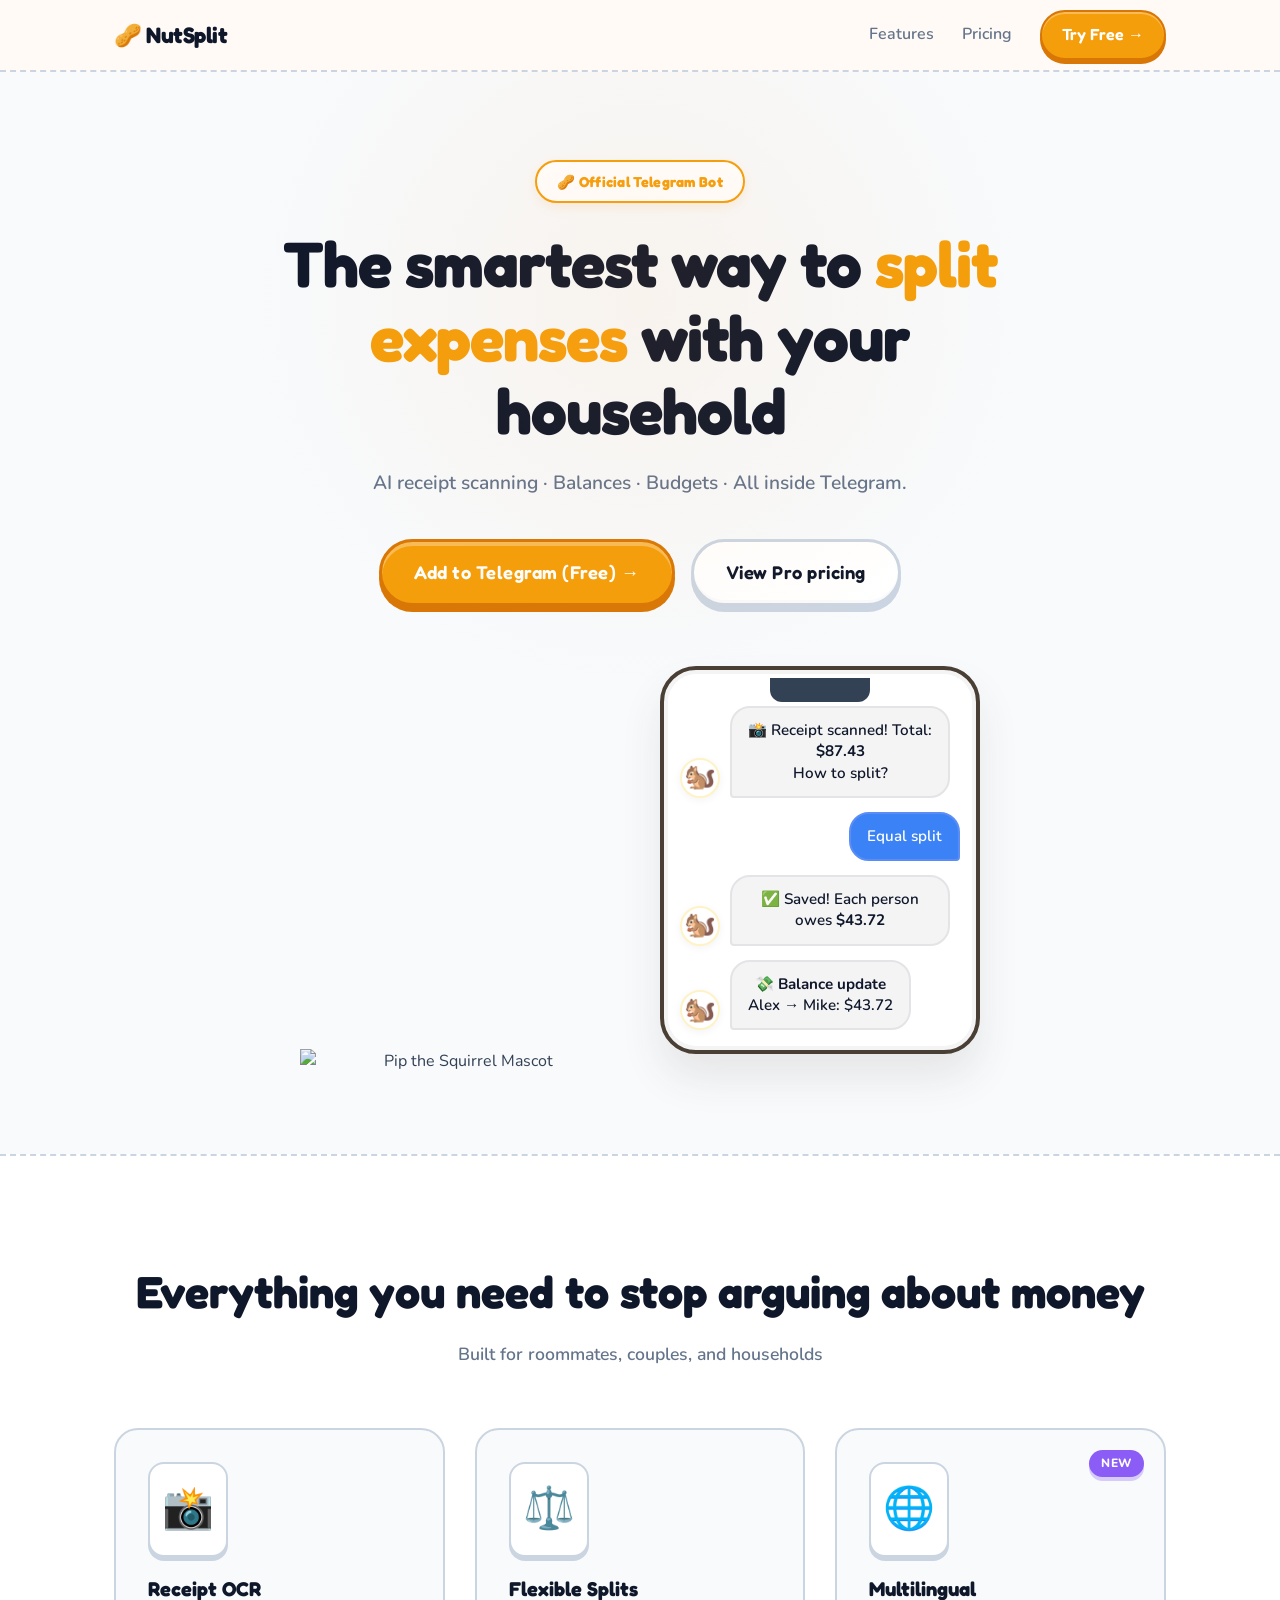
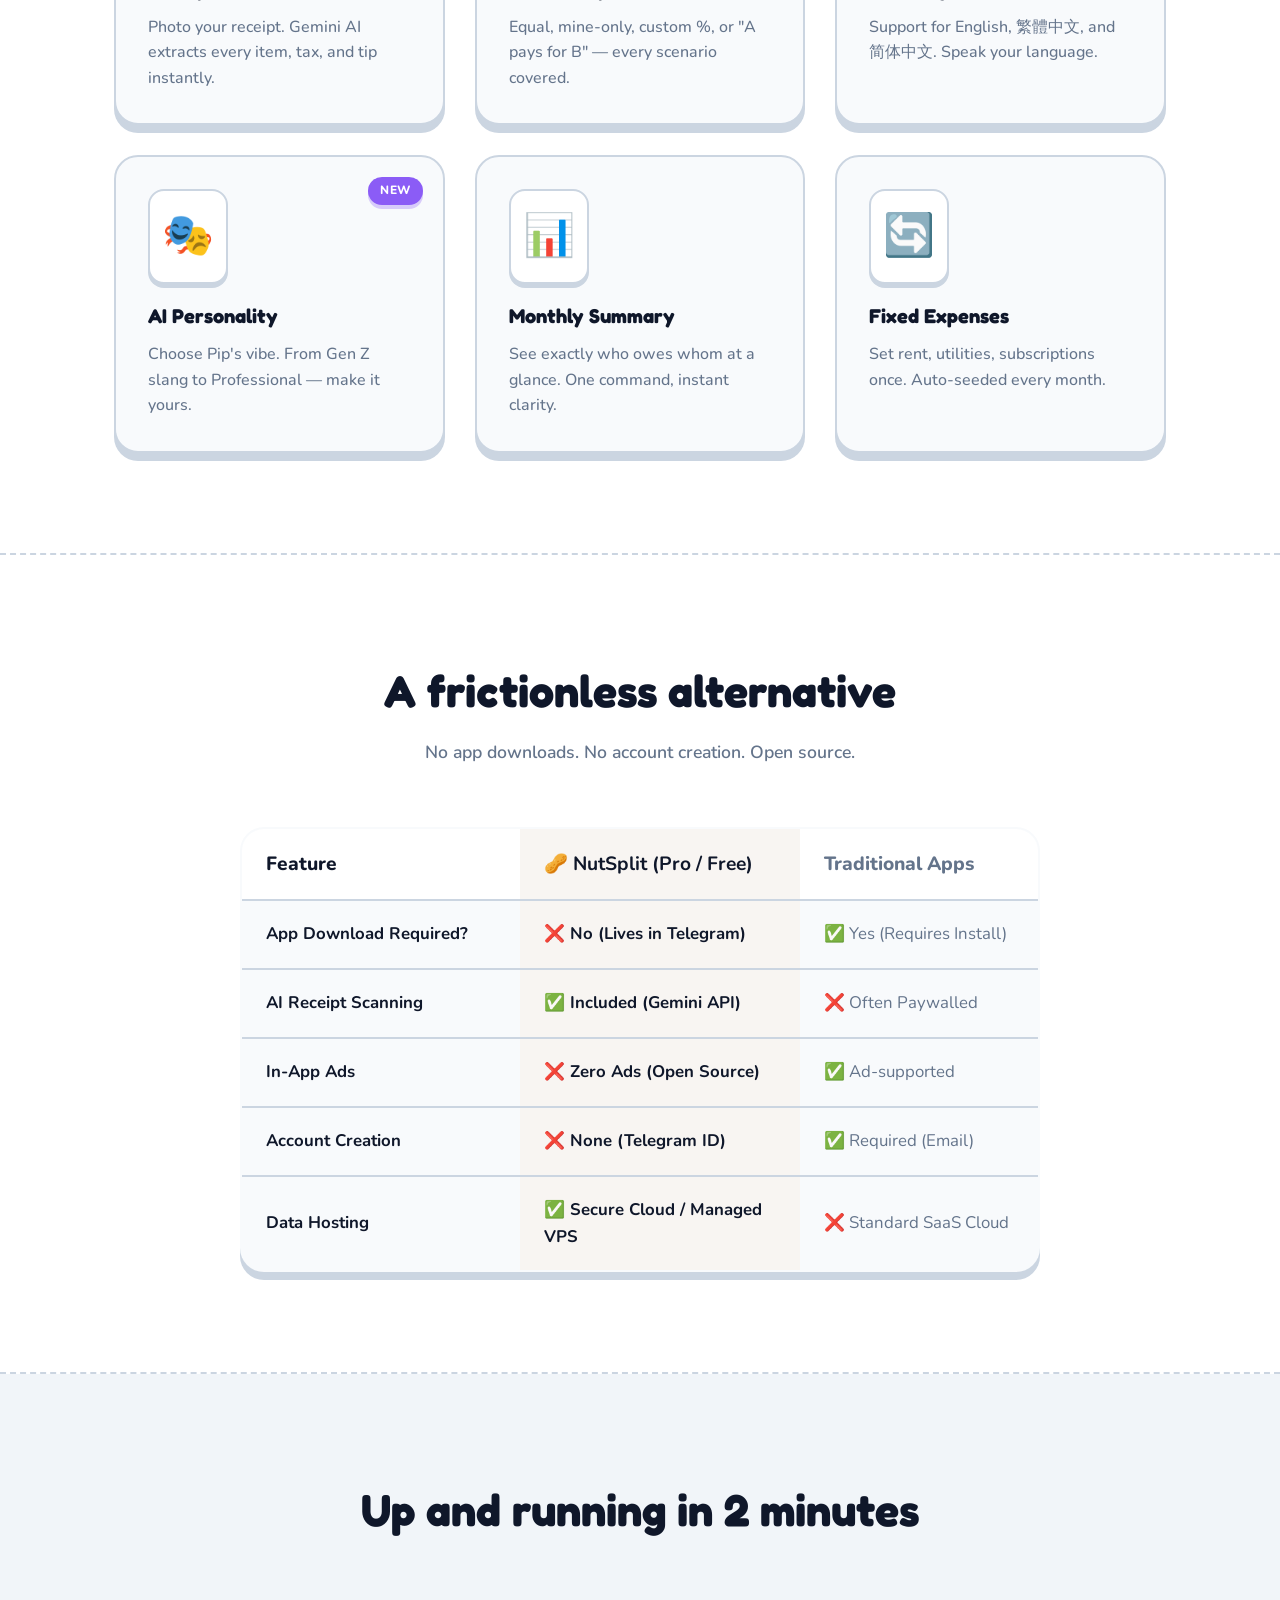
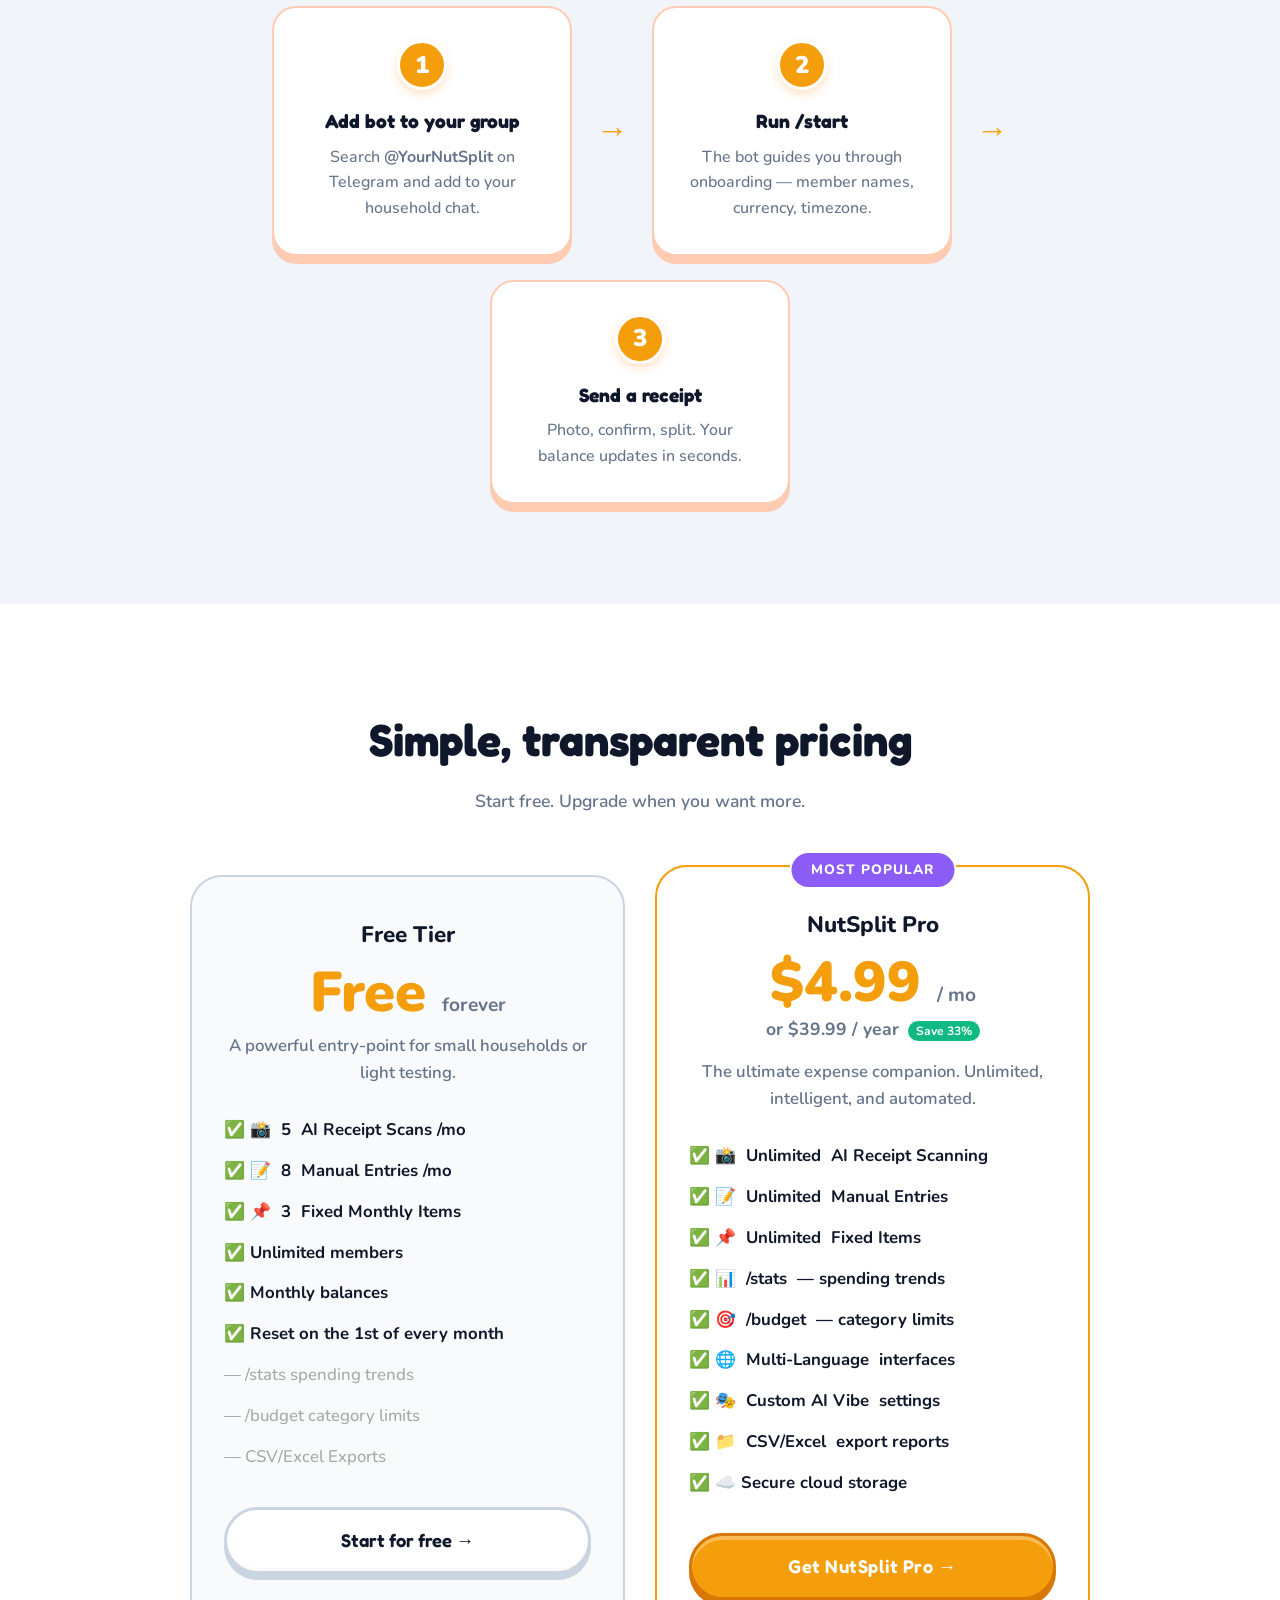
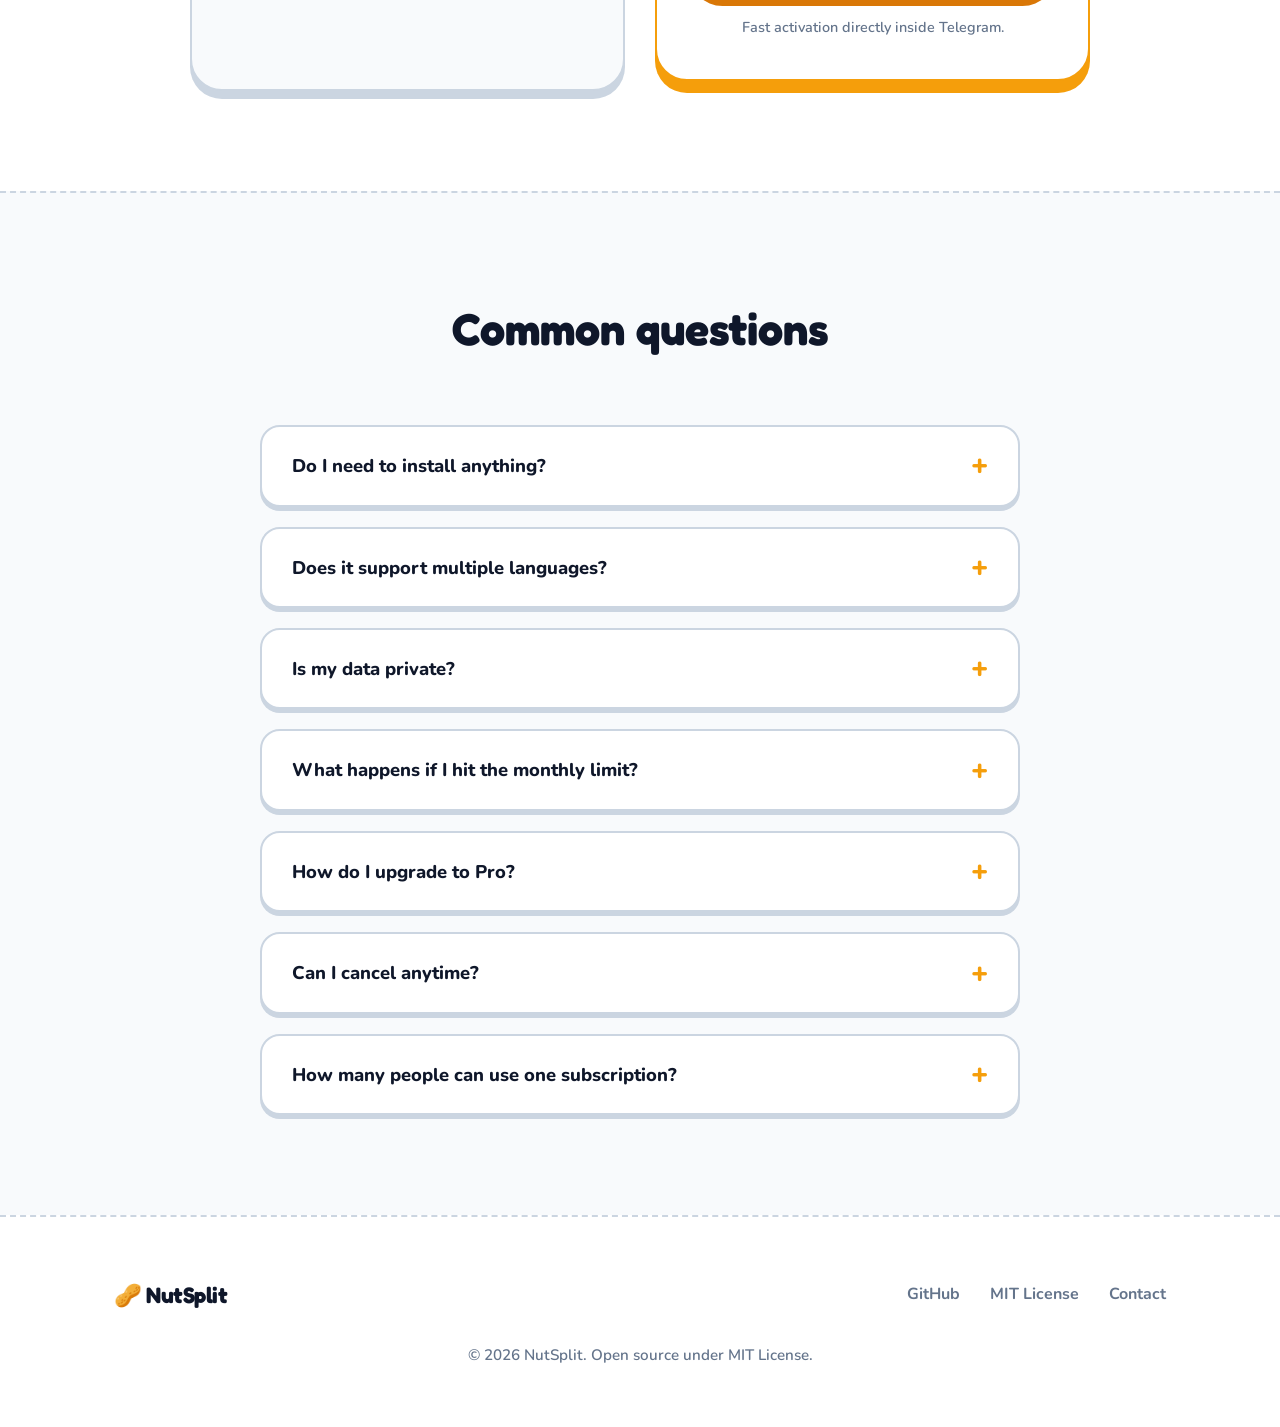
==== commit 9fb51d16: "Refine landing page: Fix desktop layout, mobile button sizes, add yearly pricing, and optimize scrol" ====
--- a/landing/index.html
+++ b/landing/index.html
@@ -113,17 +113,6 @@
           <h3>Fixed Expenses</h3>
           <p>Set rent, utilities, subscriptions once. Auto-seeded every month.</p>
         </div>
-        <div class="feature-card">
-          <div class="feature-icon">🗄️</div>
-          <span class="new-badge">New</span>
-          <h3>Backup Channels</h3>
-          <p>Seamlessly sync all records to a private Telegram channel for safety.</p>
-        </div>
-        <div class="feature-card">
-          <div class="feature-icon">🔒</div>
-          <h3>Privacy First</h3>
-          <p>Your data stays in your household. Pro users enjoy secure cloud backups.</p>
-        </div>
       </div>
     </div>
   </section>
@@ -241,7 +230,8 @@
         <div class="plan-card plan-pro">
           <div class="plan-badge">Most Popular</div>
           <div class="plan-name">NutSplit Pro</div>
-          <div class="plan-price">$4.99 <span>/ month</span></div>
+          <div class="plan-price">$4.99 <span>/ mo</span></div>
+          <div class="plan-price-yearly">or <b>$39.99</b> <span>/ year</span> <span class="save-badge">Save 33%</span></div>
           <div class="plan-desc">The ultimate expense companion. Unlimited, intelligent, and automated.</div>
           <ul class="plan-features">
             <li>✅ 📸 <b>Unlimited</b> AI Receipt Scanning</li>
@@ -251,7 +241,6 @@
             <li>✅ 🎯 <b>/budget</b> — category limits</li>
             <li>✅ 🌐 <b>Multi-Language</b> interfaces</li>
             <li>✅ 🎭 <b>Custom AI Vibe</b> settings</li>
-            <li>✅ 🗄️ <b>Backup Channel</b> syncing</li>
             <li>✅ 📁 <b>CSV/Excel</b> export reports</li>
             <li>✅ ☁️ Secure cloud storage</li>
           </ul>
--- a/landing/style.css
+++ b/landing/style.css
@@ -67,8 +67,7 @@
   left: 0;
   right: 0;
   z-index: 100;
-  background: rgba(255, 250, 245, 0.9);
-  backdrop-filter: blur(12px);
+  background: #fffaf5; /* Removed backdrop-filter for performance */
   border-bottom: 2px dashed var(--border);
 }
 
@@ -141,7 +140,8 @@
   transform: translateX(-50%);
   width: 800px;
   height: 800px;
-  background: radial-gradient(circle, rgba(255, 159, 67, 0.15) 0%, transparent 70%);
+  /* Simplified background for better scroll performance */
+  background: radial-gradient(circle, rgba(255, 159, 67, 0.08) 0%, transparent 70%);
   pointer-events: none;
 }
 
@@ -255,6 +255,19 @@
 
   100% {
     transform: translateY(0px) rotate(0deg);
+  }
+}
+
+/* Force 3-column on desktop for steps */
+@media (min-width: 901px) {
+  .steps {
+    display: grid;
+    grid-template-columns: 1fr auto 1fr auto 1fr;
+    align-items: center;
+    gap: 16px;
+  }
+  .step {
+    max-width: none;
   }
 }
 
@@ -651,6 +664,23 @@
   margin-bottom: 30px;
 }
 
+.plan-price-yearly {
+  font-size: 1.1rem;
+  color: var(--muted);
+  font-weight: 700;
+  margin-top: -8px;
+  margin-bottom: 16px;
+}
+
+.save-badge {
+  background: var(--green);
+  color: #fff;
+  font-size: 0.75rem;
+  padding: 2px 8px;
+  border-radius: 99px;
+  margin-left: 4px;
+}
+
 .plan-features {
   list-style: none;
   margin-bottom: 36px;
@@ -809,10 +839,14 @@
 }
 
 /* ── Animations ─────────────────────────────────────── */
-.fade-up {
-  opacity: 0;
-  transform: translateY(40px);
-  transition: opacity .6s cubic-bezier(0.34, 1.56, 0.64, 1), transform .6s cubic-bezier(0.34, 1.56, 0.64, 1);
+@media (max-width: 600px) {
+  .hero h1 {
+    font-size: 2.2rem;
+  }
+  .btn-primary, .btn-ghost {
+    padding: 12px 24px;
+    font-size: 1rem;
+  }
 }
 
 .fade-up.visible {
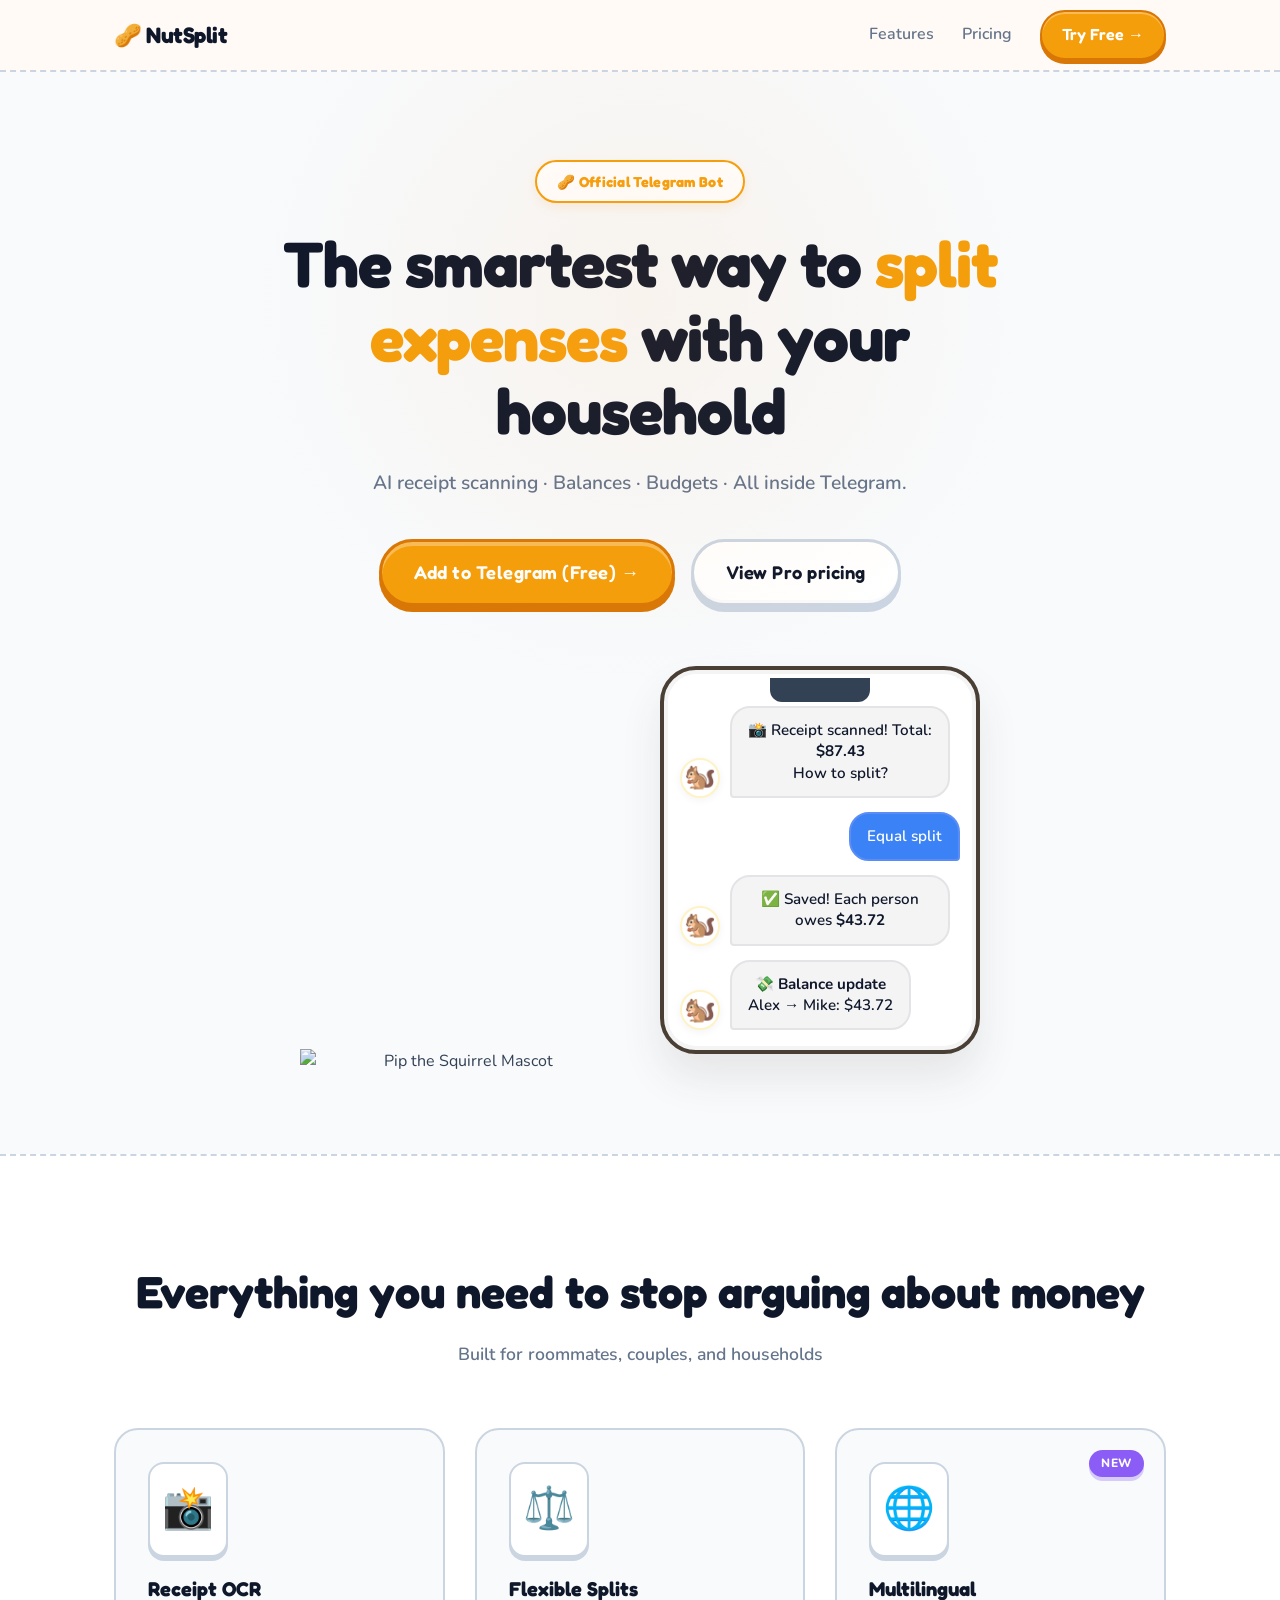
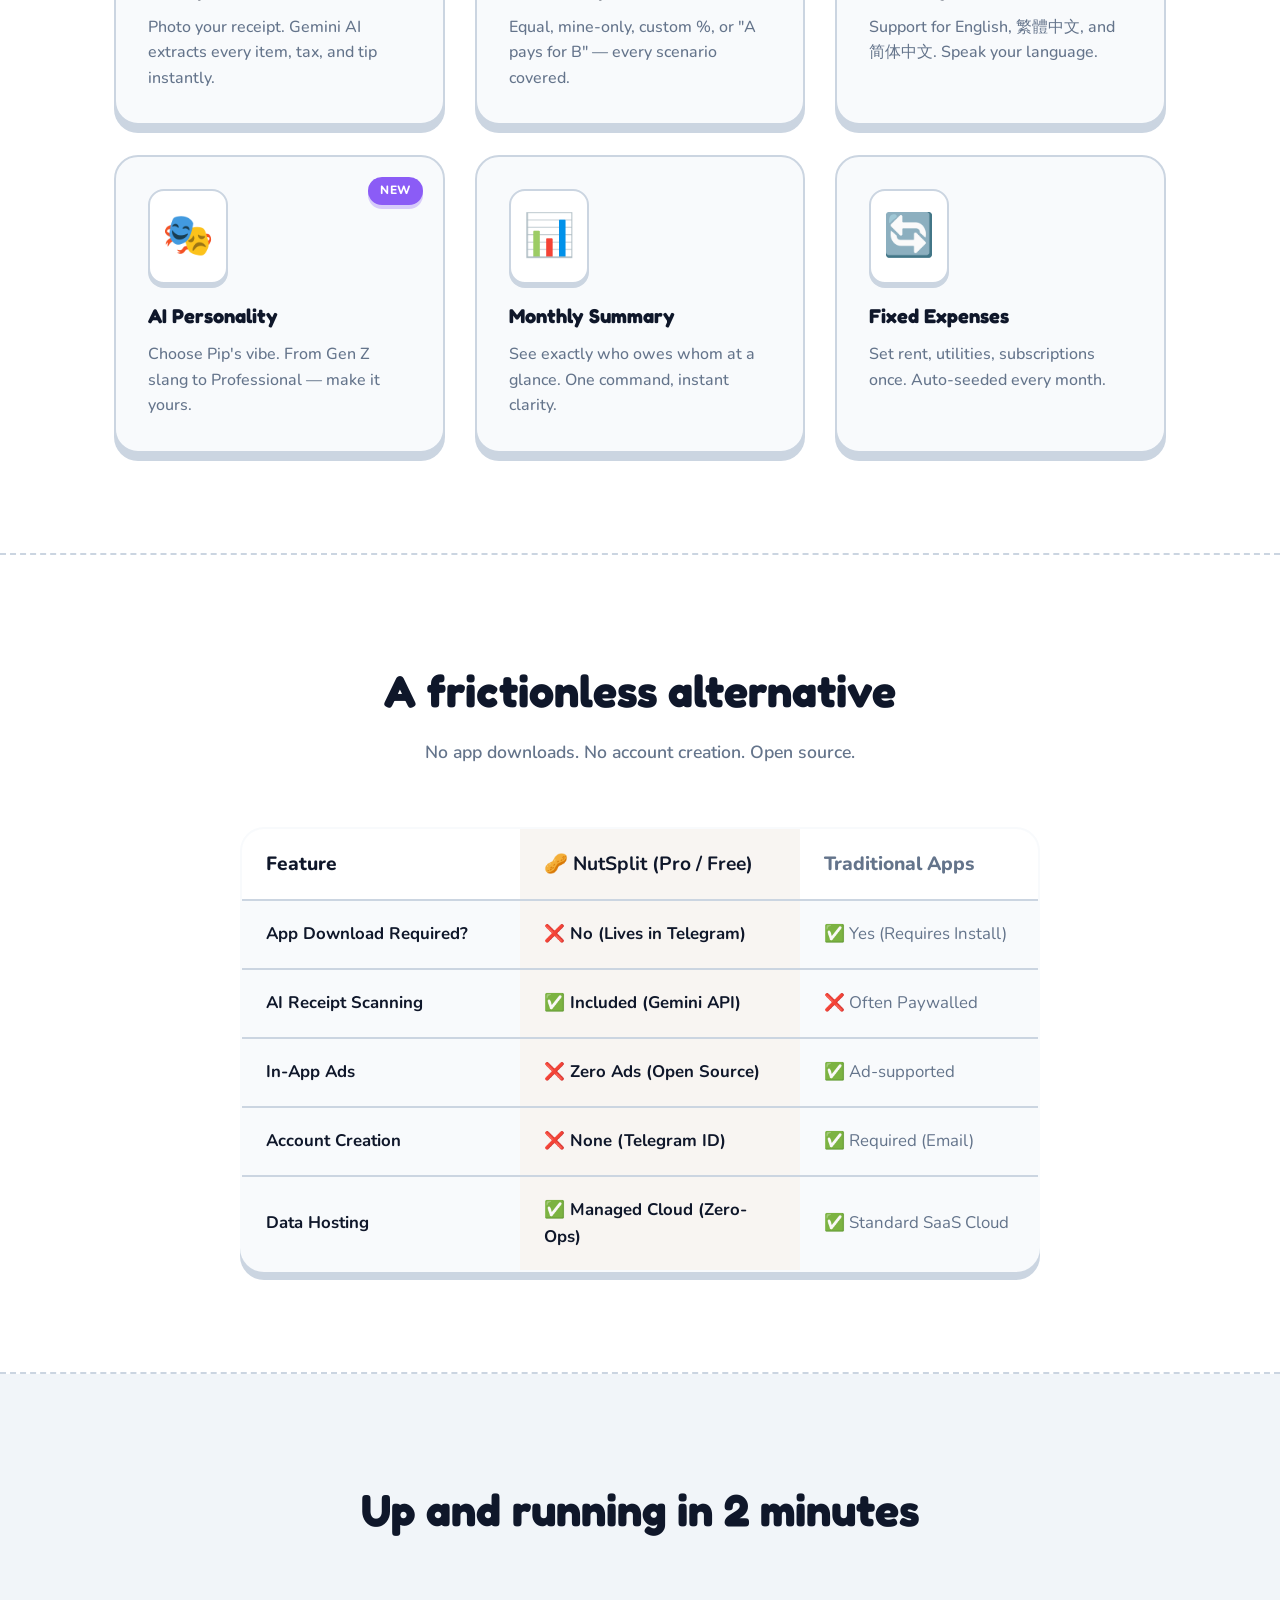
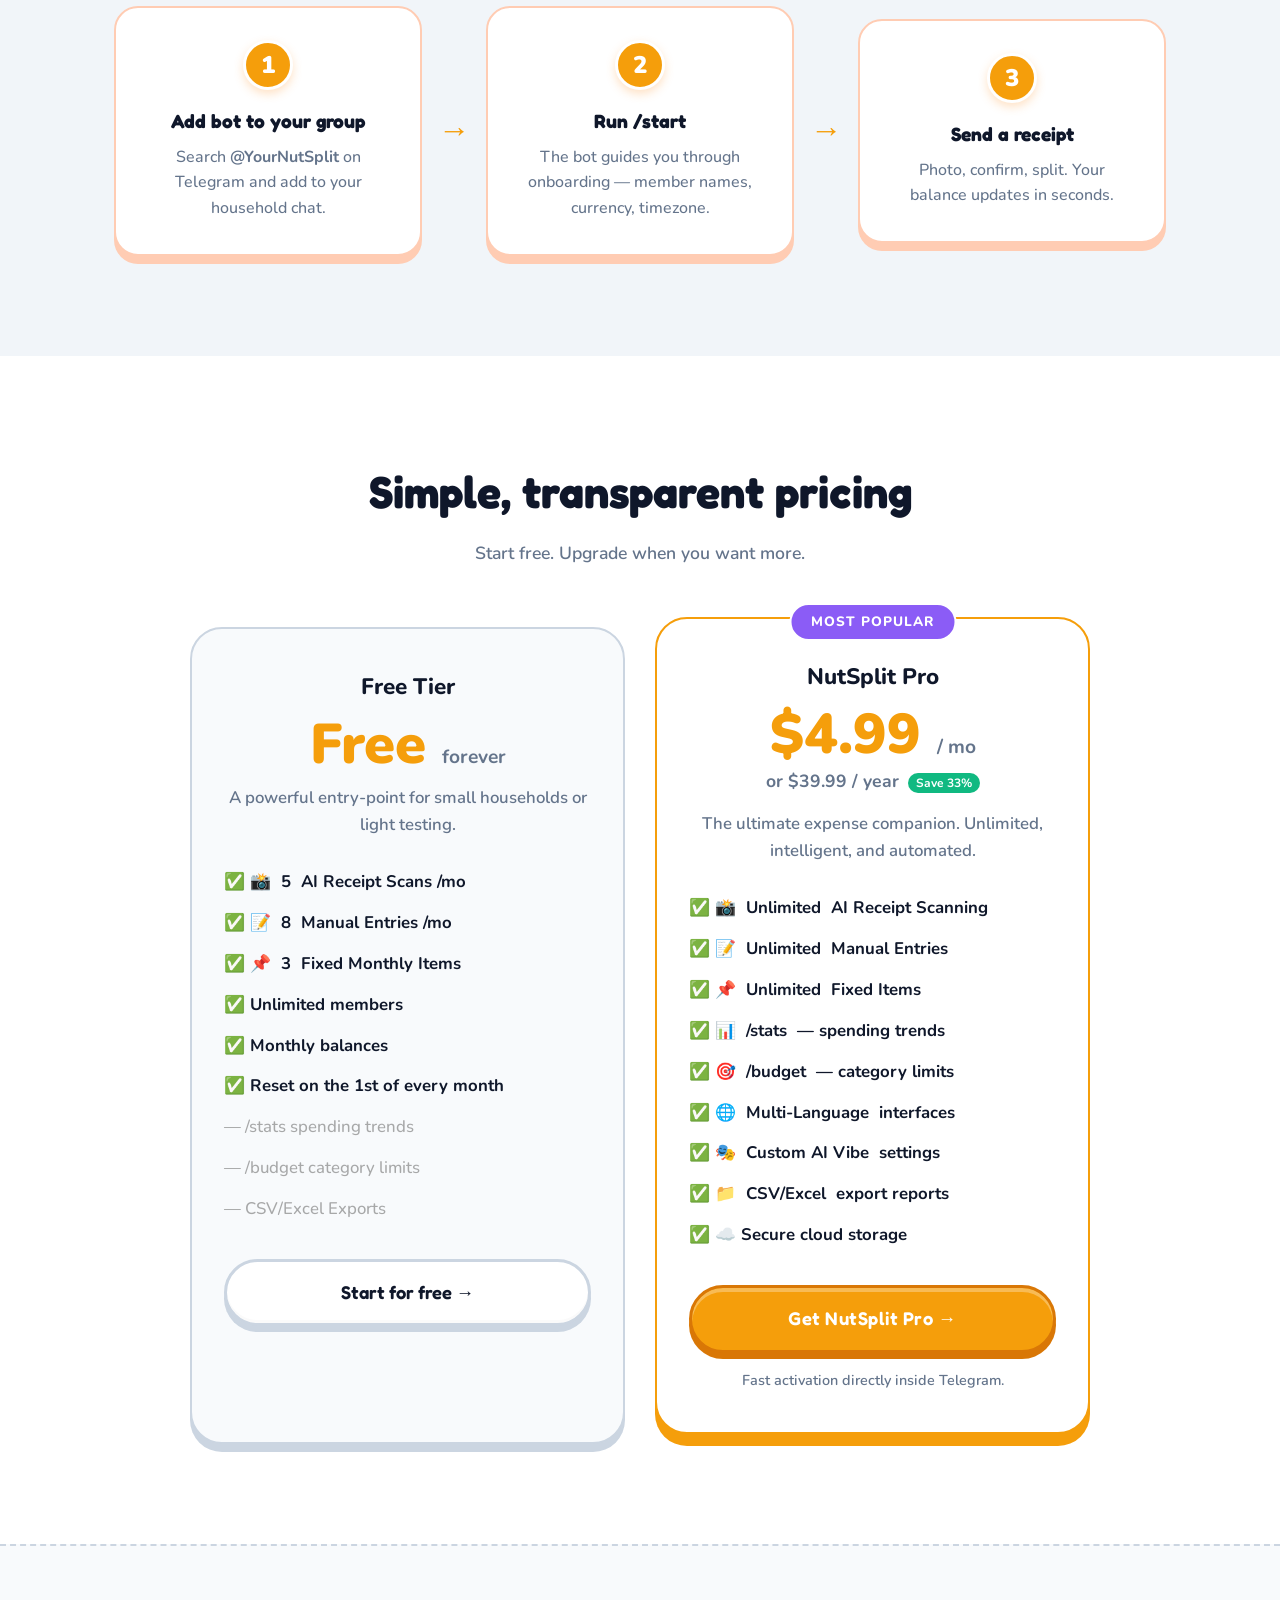
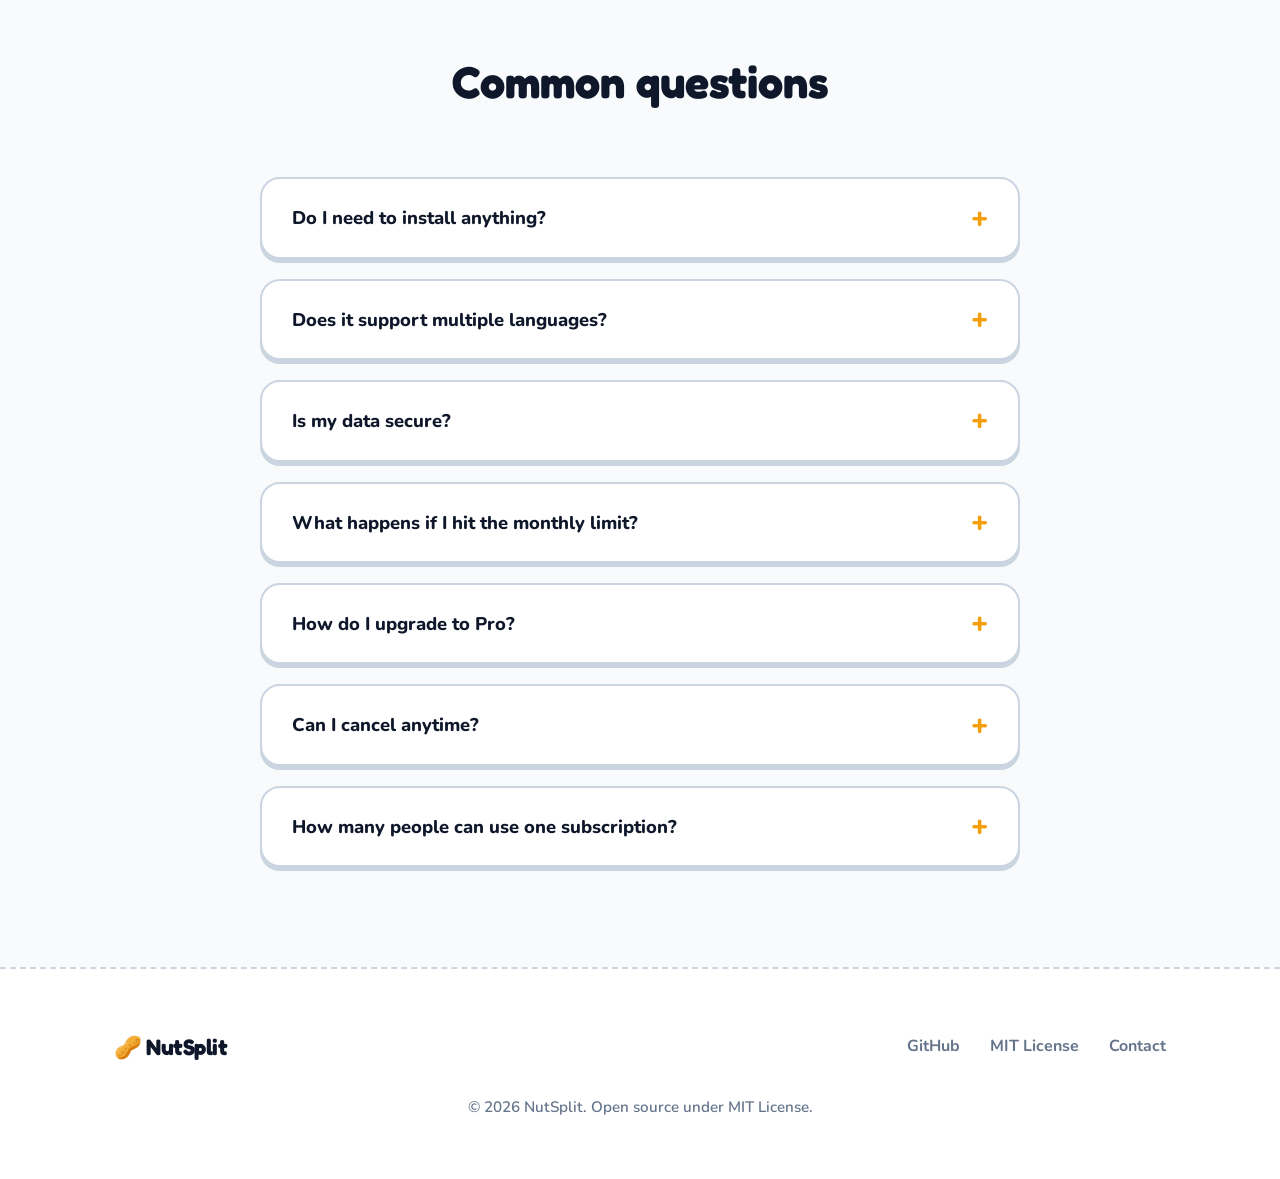
==== commit 2e2945da: "Refine SaaS messaging: Standardize data security and hosting explanations" ====
--- a/landing/index.html
+++ b/landing/index.html
@@ -155,8 +155,8 @@
           </tr>
           <tr>
             <td>Data Hosting</td>
-            <td>✅ Secure Cloud / Managed VPS</td>
-            <td>❌ Standard SaaS Cloud</td>
+            <td>✅ Managed Cloud (Zero-Ops)</td>
+            <td>✅ Standard SaaS Cloud</td>
           </tr>
         </tbody>
       </table>
@@ -270,9 +270,8 @@
           <p>Yes! NutSplit supports English, Traditional Chinese (繁體中文), and Simplified Chinese (简体中文). You can change the language in /settings.</p>
         </details>
         <details class="faq-item">
-          <summary>Is my data private?</summary>
-          <p>On the self-hosted version the SQLite database lives on your own server. On Hosted Pro your data is stored
-            on our secure VPS and never shared with third parties.</p>
+          <summary>Is my data secure?</summary>
+          <p>Your data is stored in our secure, encrypted cloud database. We use industry-standard security practices to ensure your household information is never shared or accessed by third parties.</p>
         </details>
         <details class="faq-item">
           <summary>What happens if I hit the monthly limit?</summary>
--- a/landing/style.css
+++ b/landing/style.css
@@ -258,18 +258,6 @@
   }
 }
 
-/* Force 3-column on desktop for steps */
-@media (min-width: 901px) {
-  .steps {
-    display: grid;
-    grid-template-columns: 1fr auto 1fr auto 1fr;
-    align-items: center;
-    gap: 16px;
-  }
-  .step {
-    max-width: none;
-  }
-}
 
 .phone-mock {
   width: 320px;
@@ -841,11 +829,52 @@
 /* ── Animations ─────────────────────────────────────── */
 @media (max-width: 600px) {
   .hero h1 {
-    font-size: 2.2rem;
+    font-size: 2.0rem;
+    letter-spacing: -0.5px;
   }
   .btn-primary, .btn-ghost {
-    padding: 12px 24px;
-    font-size: 1rem;
+    padding: 10px 20px;
+    font-size: 0.95rem;
+    border-width: 2px;
+    box-shadow: 0 4px 0 var(--border), inset 0 -3px 0 rgba(0, 0, 0, 0.02);
+  }
+  .btn-primary {
+    box-shadow: 0 4px 0 var(--accent-dark), inset 0 2px 0 rgba(255, 255, 255, 0.3);
+  }
+  
+  /* Navbar Refinement */
+  .nav-inner {
+    padding: 0 16px;
+    gap: 10px;
+  }
+  .logo {
+    font-size: 1.1rem;
+  }
+  .nav-links {
+    gap: 12px;
+  }
+  .nav-links a {
+    font-size: 0.85rem;
+  }
+  .btn-nav {
+    padding: 6px 14px; /* Shrunk for mobile */
+    font-size: 0.85rem;
+    border-width: 1.5px;
+    box-shadow: 0 3px 0 var(--accent-dark);
+  }
+}
+
+/* Force 3-column on desktop for steps - Moved here for correct override */
+@media (min-width: 901px) {
+  .steps {
+    display: grid !important;
+    grid-template-columns: 1fr auto 1fr auto 1fr !important;
+    align-items: center;
+    gap: 16px;
+    flex-wrap: nowrap !important;
+  }
+  .step {
+    max-width: none !important;
   }
 }
 
